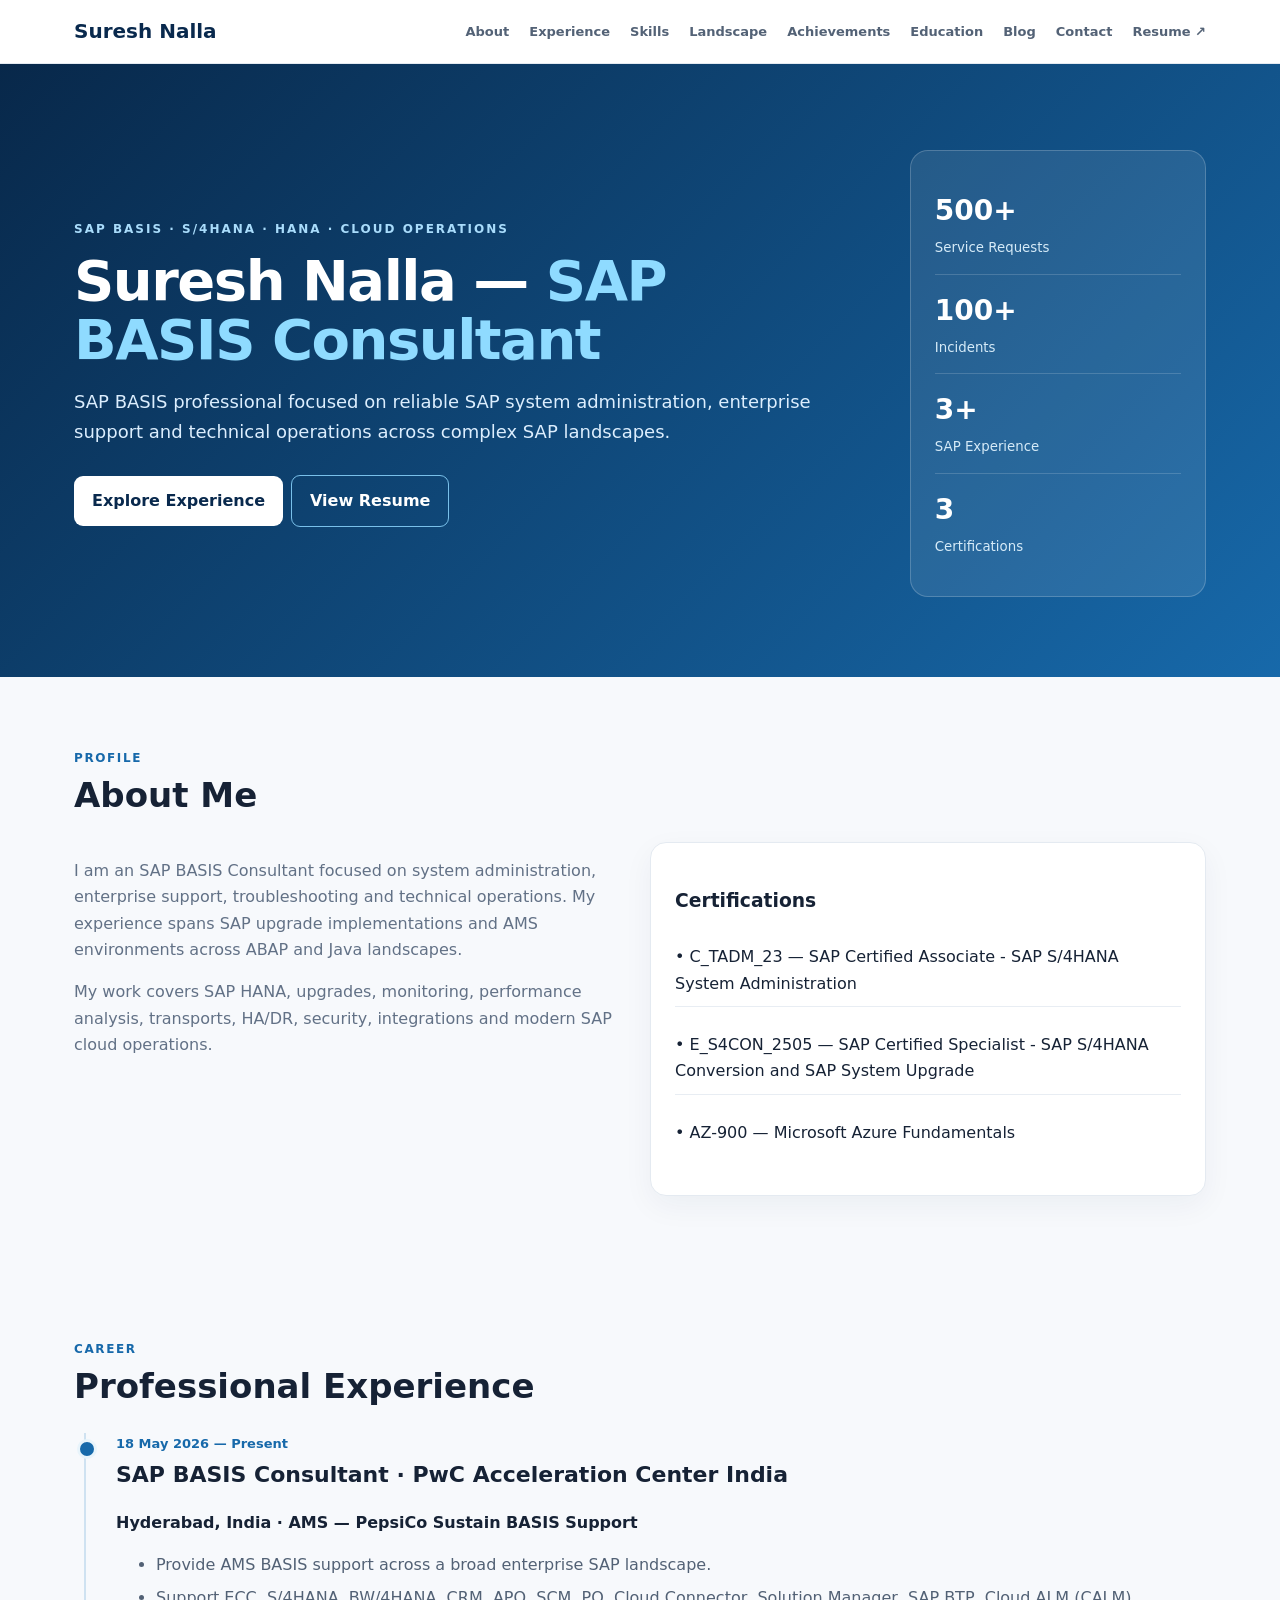
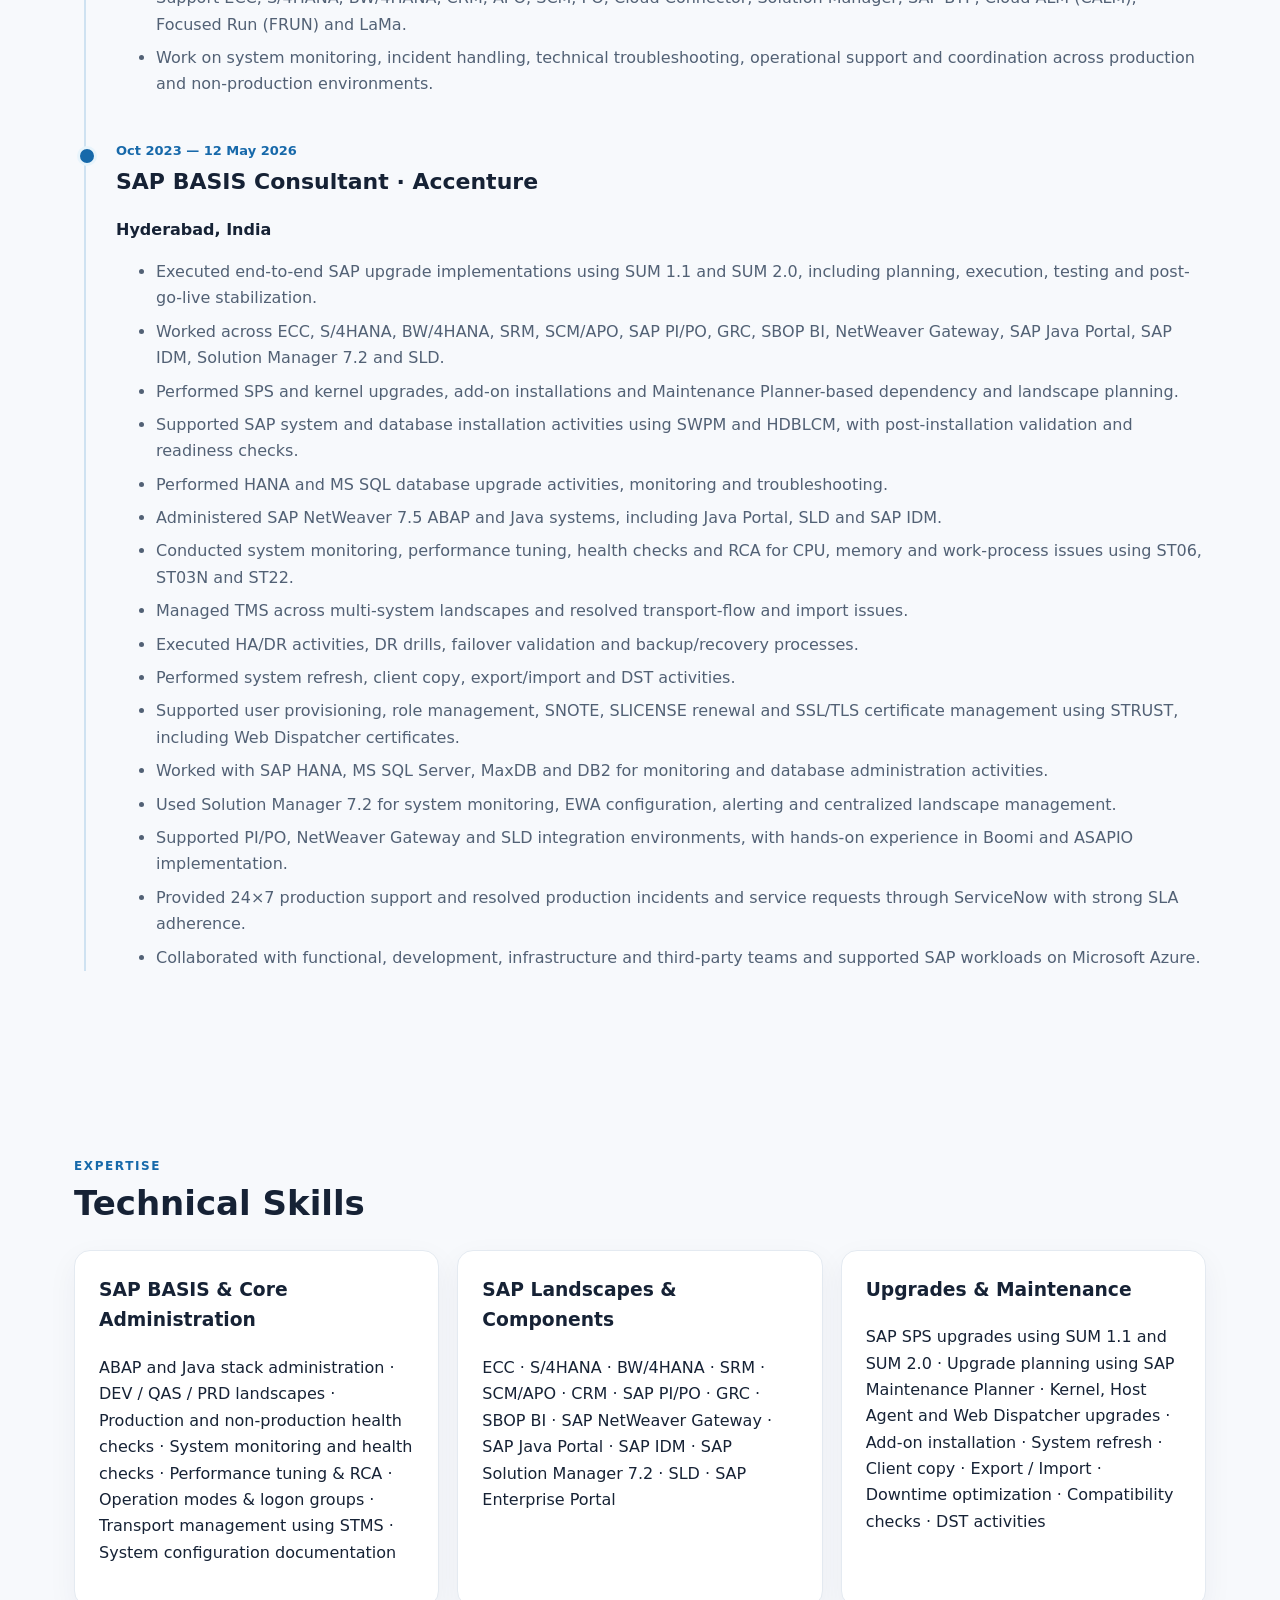
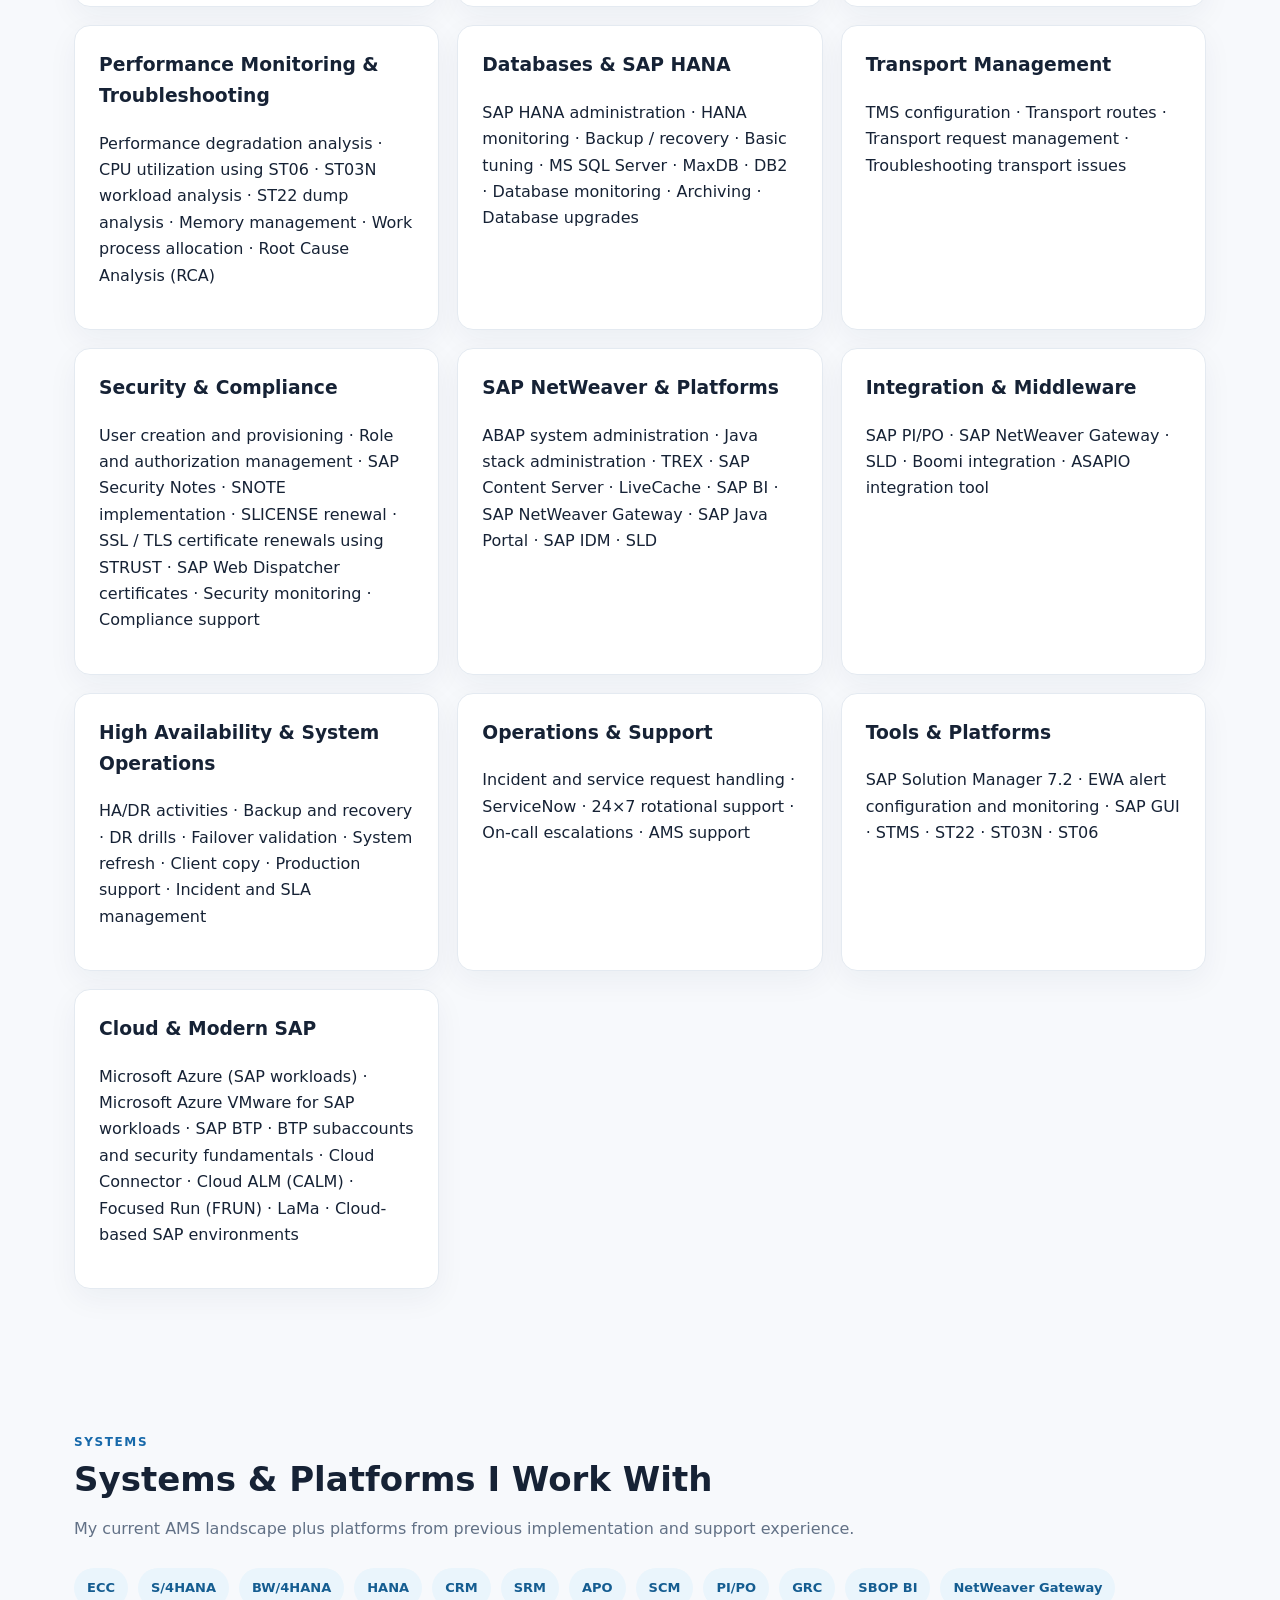
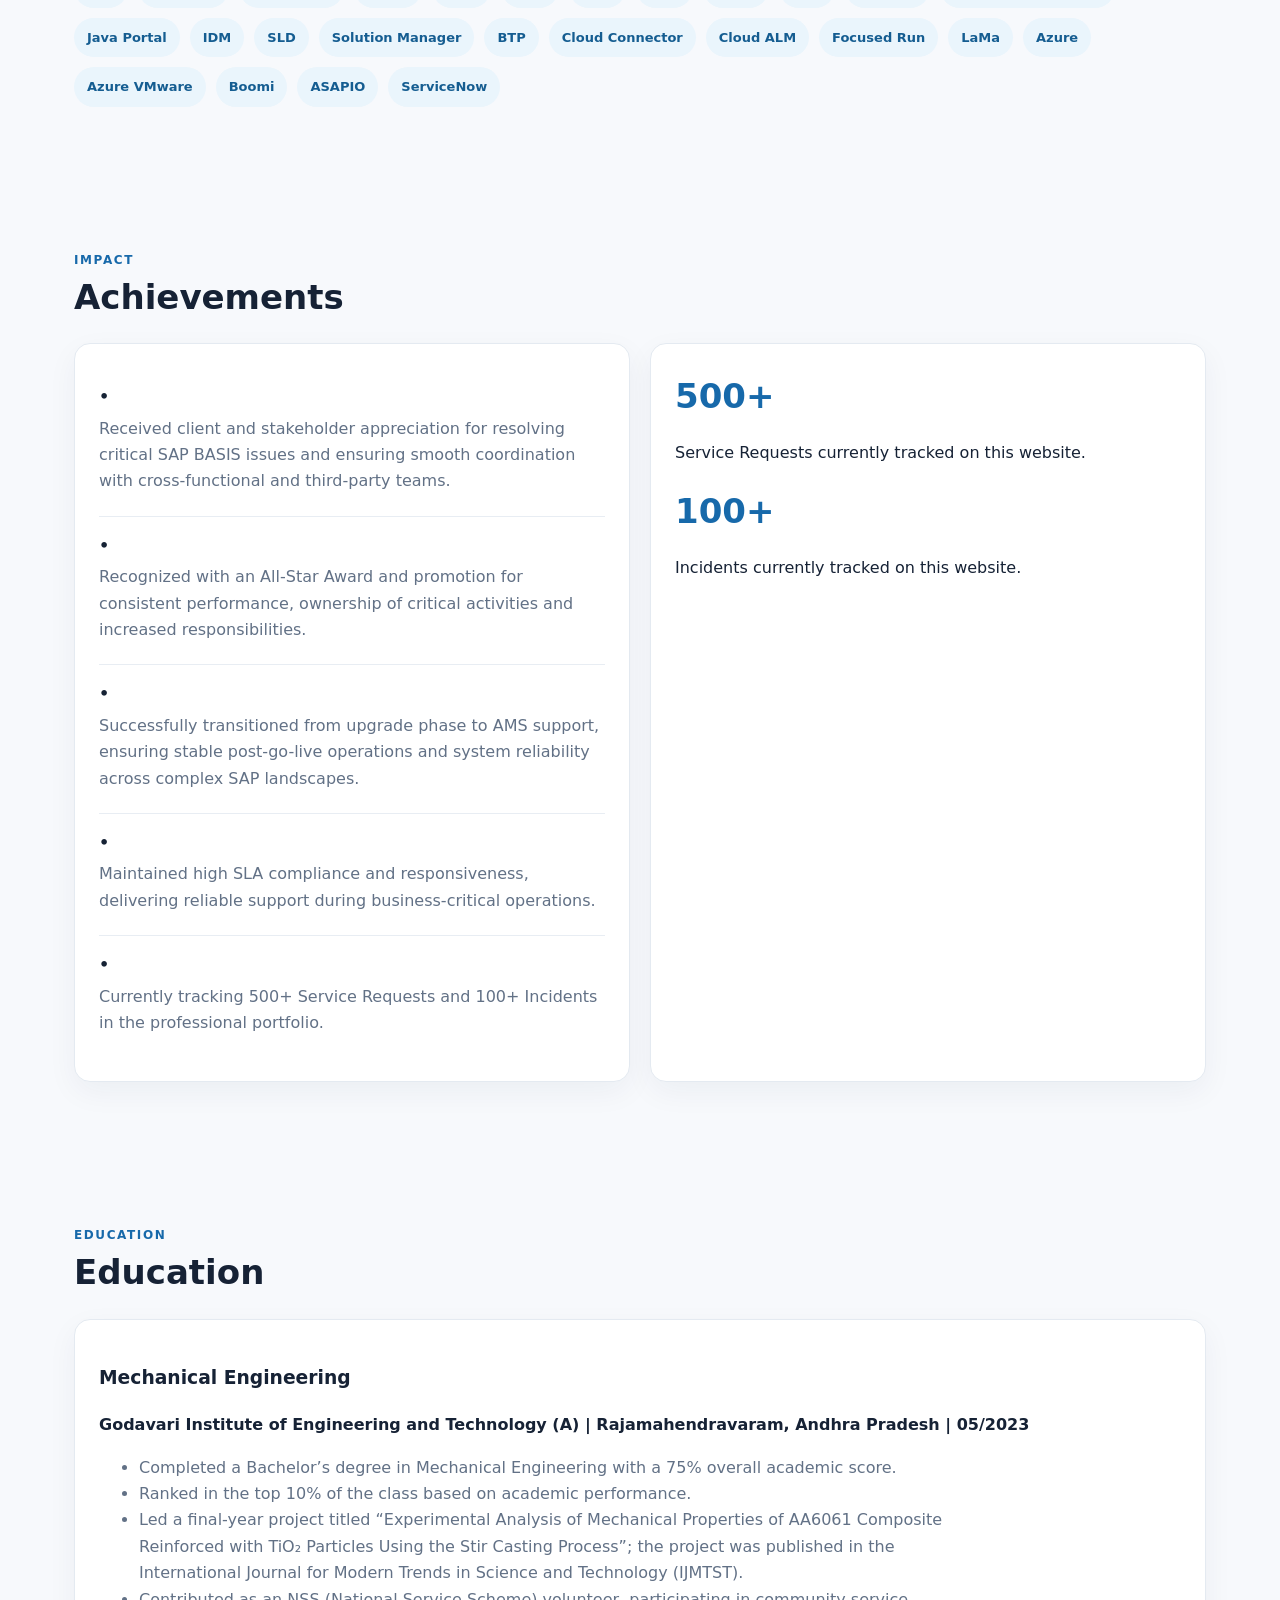
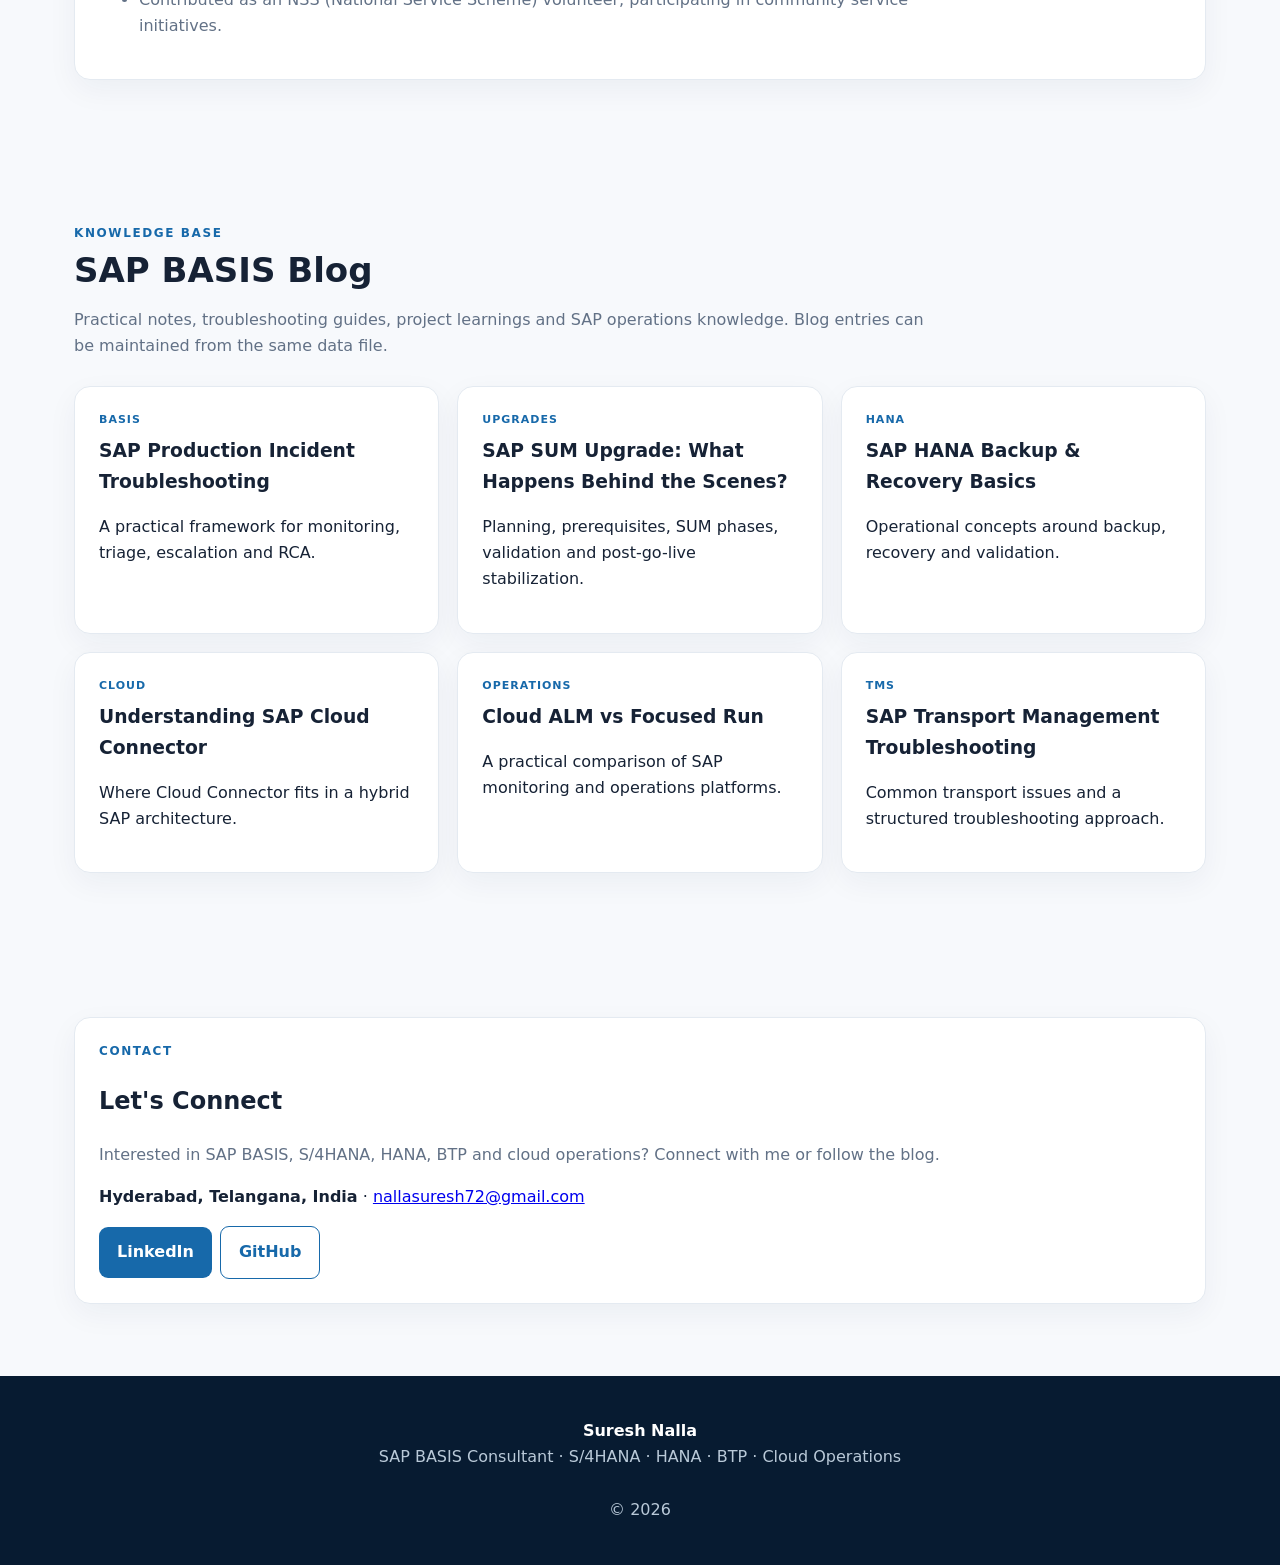
==== index.html @ 5d7aaffa "Commit changes  Initial SAP BASIS portfolio website" ====
<!DOCTYPE html>
<html lang="en">
<head>
<meta charset="UTF-8">
<meta name="viewport" content="width=device-width, initial-scale=1.0">
<title>Suresh Nalla | SAP BASIS Consultant</title>
<meta name="description" content="Suresh Nalla — SAP BASIS Consultant, S/4HANA, HANA, BTP and Cloud Operations.">
<link rel="stylesheet" href="styles.css">
</head>
<body>
<nav><div class="nav"><a class="brand" href="#">Suresh Nalla</a>
<div class="links">
<a href="#about">About</a><a href="#experience">Experience</a><a href="#skills">Skills</a><a href="#landscape">Landscape</a><a href="#achievements">Achievements</a><a href="#education">Education</a><a href="#blog">Blog</a><a href="#contact">Contact</a><a class="nav-resume" href="resume.html">Resume ↗</a>
</div></div></nav>

<header class="hero"><div class="hero-inner">
<div><div class="eyebrow">SAP BASIS · S/4HANA · HANA · Cloud Operations</div>
<h1 id="hero-title"></h1>
<p id="hero-summary"></p>
<div class="actions"><a class="btn primary" href="#experience">Explore Experience</a><a class="btn outline" href="resume.html">View Resume</a></div></div>
<div class="hero-card">
<div class="stat"><strong id="stat-sr"></strong><small>Service Requests</small></div>
<div class="stat"><strong id="stat-inc"></strong><small>Incidents</small></div>
<div class="stat"><strong id="stat-exp"></strong><small>SAP Experience</small></div>
<div class="stat"><strong id="stat-cert"></strong><small>Certifications</small></div>
</div></div></header>

<section id="about"><div class="section-head"><div class="kicker">Profile</div><h2>About Me</h2></div>
<div class="two"><div><p class="intro">I am an SAP BASIS Consultant focused on system administration, enterprise support, troubleshooting and technical operations. My experience spans SAP upgrade implementations and AMS environments across ABAP and Java landscapes.</p>
<p class="intro">My work covers SAP HANA, upgrades, monitoring, performance analysis, transports, HA/DR, security, integrations and modern SAP cloud operations.</p></div>
<div class="card"><h3>Certifications</h3><div id="certifications"></div></div></div></section>

<section id="experience"><div class="section-head"><div class="kicker">Career</div><h2>Professional Experience</h2></div><div class="timeline" id="experience-list"></div></section>

<section id="skills"><div class="section-head"><div class="kicker">Expertise</div><h2>Technical Skills</h2></div><div class="grid" id="skills-list"></div></section>

<section id="landscape"><div class="section-head"><div class="kicker">Systems</div><h2>Systems & Platforms I Work With</h2><p class="intro">My current AMS landscape plus platforms from previous implementation and support experience.</p></div>
<div class="system-cloud" id="system-list"></div></section>

<section id="achievements"><div class="section-head"><div class="kicker">Impact</div><h2>Achievements</h2></div>
<div class="two"><div class="card" id="achievement-list"></div>
<div class="card"><div class="metric" id="achievement-sr"></div><p>Service Requests currently tracked on this website.</p><div class="metric" id="achievement-inc"></div><p>Incidents currently tracked on this website.</p></div></div></section>

<section id="education"><div class="section-head"><div class="kicker">Education</div><h2>Education</h2></div>
<div class="card"><h3 id="edu-degree"></h3><p><b id="edu-heading"></b></p><div class="intro" id="edu-details"></div></div></section>

<section id="blog"><div class="section-head"><div class="kicker">Knowledge Base</div><h2>SAP BASIS Blog</h2><p class="intro">Practical notes, troubleshooting guides, project learnings and SAP operations knowledge. Blog entries can be maintained from the same data file.</p></div>
<div class="blog" id="blog-list"></div></section>

<section id="contact"><div class="card"><div class="kicker">Contact</div><h2>Let's Connect</h2><p class="intro">Interested in SAP BASIS, S/4HANA, HANA, BTP and cloud operations? Connect with me or follow the blog.</p><p><b id="location"></b> · <a id="email-link"></a></p><a class="btn contact-btn" id="linkedin" target="_blank" rel="noopener">LinkedIn</a><a class="btn contact-outline" id="github" target="_blank" rel="noopener">GitHub</a></div></section>

<footer><strong id="footer-name"></strong><br>SAP BASIS Consultant · S/4HANA · HANA · BTP · Cloud Operations<br><br>© <span id="year"></span></footer>
<script src="data/site-data.js"></script>
<script>
const d = window.siteData;
const esc = (s) => String(s).replace(/[&<>"']/g, c => ({'&':'&amp;','<':'&lt;','>':'&gt;','"':'&quot;',"'":'&#39;'}[c]));
document.getElementById('hero-title').innerHTML = esc(d.profile.name) + ' — <span>' + esc(d.profile.title) + '</span>';
document.getElementById('hero-summary').textContent = d.profile.summary;
document.getElementById('stat-sr').textContent = d.stats.serviceRequests;
document.getElementById('stat-inc').textContent = d.stats.incidents;
document.getElementById('stat-exp').textContent = d.stats.experience;
document.getElementById('stat-cert').textContent = d.stats.certifications;
document.getElementById('achievement-sr').textContent = d.stats.serviceRequests;
document.getElementById('achievement-inc').textContent = d.stats.incidents;
document.getElementById('location').textContent = d.profile.location;
const email = document.getElementById('email-link'); email.textContent = d.profile.email; email.href = 'mailto:' + d.profile.email;
document.getElementById('linkedin').href = d.profile.linkedin;
document.getElementById('github').href = d.profile.github;
document.getElementById('footer-name').textContent = d.profile.name;
document.getElementById('year').textContent = new Date().getFullYear();

document.getElementById('certifications').innerHTML = d.certifications.map(x => '<p>• ' + esc(x) + '</p>').join('');

document.getElementById('experience-list').innerHTML = d.experience.map(x => `
  <div class="role"><div class="date">${esc(x.dateLabel)}</div>
  <h3>${esc(x.role)} · ${esc(x.company)}</h3>
  <p><b>${esc(x.location)}${x.project ? ' · ' + esc(x.project) : ''}</b></p>
  <ul>${x.responsibilities.map(r => '<li>' + esc(r) + '</li>').join('')}</ul></div>`).join('');

document.getElementById('skills-list').innerHTML = d.skills.map(x =>
  '<div class="card"><h3>' + esc(x.title) + '</h3><p>' + x.items.map(esc).join(' · ') + '</p></div>'
).join('');

document.getElementById('system-list').innerHTML = d.systems.map(x => '<span>' + esc(x) + '</span>').join('');

document.getElementById('achievement-list').innerHTML = d.achievements.map(x =>
  '<div class="achievement"><b>•</b><p>' + esc(x) + '</p></div>'
).join('');

document.getElementById('edu-degree').textContent = d.education.degree;
document.getElementById('edu-heading').textContent = d.education.institution + ' | ' + d.education.location + ' | ' + d.education.date;
document.getElementById('edu-details').innerHTML = '<ul>' + d.education.details.map(x => '<li>' + esc(x) + '</li>').join('') + '</ul>';

document.getElementById('blog-list').innerHTML = d.blogPosts.map(x =>
  '<article class="card"><div class="category">' + esc(x.category) + '</div><h3>' + esc(x.title) + '</h3><p>' + esc(x.description) + '</p></article>'
).join('');
</script>
</body></html>
---- styles.css ----
*{box-sizing:border-box}html{scroll-behavior:smooth}body{margin:0;font-family:Inter,system-ui,-apple-system,Segoe UI,Arial,sans-serif;background:#f7f9fc;color:#162235;line-height:1.65}nav{position:sticky;top:0;z-index:20;background:rgba(255,255,255,.94);backdrop-filter:blur(12px);border-bottom:1px solid #e4eaf1}.nav{max-width:1180px;margin:auto;padding:15px 24px;display:flex;justify-content:space-between;align-items:center}.brand{font-weight:850;font-size:20px;color:#09294d;text-decoration:none}.links a{color:#536276;text-decoration:none;font-size:13px;font-weight:700;margin-left:20px}.hero{background:linear-gradient(135deg,#08284a,#1769aa);color:#fff}.hero-inner{max-width:1180px;margin:auto;padding:86px 24px 80px;display:grid;grid-template-columns:1.45fr .55fr;gap:55px;align-items:center}.eyebrow{text-transform:uppercase;letter-spacing:2px;font-size:12px;font-weight:800;color:#a9dcfb}.hero h1{font-size:56px;line-height:1.05;margin:12px 0 18px;letter-spacing:-1.5px}.hero h1 span{color:#8fdbff}.hero p{font-size:18px;color:#dceefe;max-width:760px}.actions{margin-top:28px}.btn{display:inline-block;padding:12px 18px;border-radius:9px;text-decoration:none;font-weight:800;margin-right:8px}.primary{background:#fff;color:#09294d}.outline{border:1px solid #79c0ea;color:#fff}.hero-card{border:1px solid rgba(255,255,255,.2);background:rgba(255,255,255,.09);border-radius:18px;padding:24px}.stat{padding:13px 0;border-bottom:1px solid rgba(255,255,255,.16)}.stat:last-child{border:0}.stat strong{display:block;font-size:28px}.stat small{color:#d6ebf8}section{max-width:1180px;margin:auto;padding:72px 24px}.section-head{margin-bottom:26px}.kicker{color:#1769aa;font-size:12px;font-weight:850;text-transform:uppercase;letter-spacing:1.6px}.section-head h2{font-size:34px;line-height:1.2;margin:6px 0}.intro{color:#627186;max-width:850px}.card{background:#fff;border:1px solid #e4eaf1;border-radius:16px;padding:24px;box-shadow:0 10px 30px rgba(17,43,72,.05)}.two{display:grid;grid-template-columns:1fr 1fr;gap:20px}.timeline{border-left:2px solid #cfe2f1;margin-left:10px;padding-left:30px}.role{position:relative;margin-bottom:42px}.role:before{content:"";position:absolute;left:-39px;top:6px;width:14px;height:14px;border-radius:50%;background:#1769aa;border:3px solid #e8f4fb}.role h3{font-size:22px;margin:3px 0}.date{color:#1769aa;font-size:13px;font-weight:850}.role li{margin:7px 0;color:#526175}.grid{display:grid;grid-template-columns:repeat(3,1fr);gap:18px}.grid h3{margin-top:0}.system-cloud{display:flex;flex-wrap:wrap;gap:10px}.system-cloud span{background:#eaf5fc;color:#155d91;border-radius:22px;padding:9px 13px;font-size:13px;font-weight:750}.achievement{padding:16px 0;border-bottom:1px solid #e8edf3}.achievement:last-child{border:0}.achievement p{margin:5px 0;color:#627186}.metric{font-size:34px;font-weight:850;color:#1769aa}.blog{display:grid;grid-template-columns:repeat(3,1fr);gap:18px}.blog h3{margin:7px 0}.category{font-size:11px;font-weight:850;color:#1769aa;text-transform:uppercase;letter-spacing:1px}#certifications p{padding:9px 0;border-bottom:1px solid #e8edf3}#certifications p:last-child{border:0}.contact-btn{background:#1769aa;color:#fff}.contact-outline{border:1px solid #1769aa;color:#1769aa}footer{background:#071b31;color:#b9c9d8;text-align:center;padding:42px 24px}footer strong{color:#fff}@media(max-width:850px){.hero-inner,.two{grid-template-columns:1fr}.grid,.blog{grid-template-columns:1fr}.hero h1{font-size:43px}.links{display:none}}


/* ===== Dynamic Resume ===== */
.resume-page {
  background: #fff;
  color: #111;
  font-family: Georgia, "Times New Roman", serif;
}
.resume-toolbar {
  max-width: 900px;
  margin: 24px auto 0;
  display: flex;
  justify-content: space-between;
  align-items: center;
  gap: 16px;
  font-family: Arial, Helvetica, sans-serif;
}
.resume-toolbar a {
  color: #174ea6;
  text-decoration: none;
}
.resume-toolbar button {
  border: 1px solid #222;
  background: #fff;
  padding: 9px 14px;
  cursor: pointer;
  border-radius: 5px;
}
.resume {
  width: min(900px, calc(100% - 36px));
  margin: 20px auto 50px;
  font-family: Georgia, "Times New Roman", serif;
  font-size: 12px;
  line-height: 1.38;
}
.resume-header {
  display: grid;
  grid-template-columns: 1fr auto;
  gap: 28px;
  align-items: start;
  border-bottom: 2px solid #111;
  padding-bottom: 16px;
  margin-bottom: 18px;
}
.resume-header h1 {
  font-size: 39px;
  line-height: 1;
  margin: 0;
  font-weight: 700;
}
.resume-contact {
  text-align: left;
  font-size: 11px;
  line-height: 1.5;
}
.resume-contact a {
  color: #174ea6;
}
.resume-section {
  border-bottom: 1.5px solid #111;
  padding: 0 0 14px;
  margin: 0 0 15px;
}
.resume-section:last-child { border-bottom: 0; }
.resume .section-title {
  font-size: 17px;
  margin: 0 0 10px;
  font-weight: 700;
}
.resume p { margin: 0 0 10px; }
.resume ul {
  margin: 6px 0 0 20px;
  padding: 0;
}
.resume li {
  margin: 0 0 5px;
  padding-left: 2px;
}
.resume .job {
  margin-bottom: 4px;
}
.resume .job h3 {
  font-size: 13px;
  margin: 0 0 3px;
}
.resume .job-meta {
  margin-bottom: 8px;
}
.resume .subhead {
  font-weight: 700;
  margin-top: 8px;
}
.skill-group {
  margin: 0 0 9px;
}
.skill-group b {
  font-size: 12px;
}
@media (max-width: 700px) {
  .resume-header { grid-template-columns: 1fr; gap: 10px; }
  .resume-contact { text-align: left; }
  .resume-header h1 { font-size: 31px; }
  .resume { font-size: 11px; }
}
@media print {
  @page { size: A4; margin: 12mm 13mm; }
  body.resume-page { background: #fff; }
  .no-print { display: none !important; }
  .resume {
    width: auto;
    margin: 0;
    font-size: 10.5pt;
    line-height: 1.3;
  }
  .resume-header {
    padding-bottom: 10px;
    margin-bottom: 12px;
  }
  .resume-header h1 { font-size: 30pt; }
  .resume-contact { font-size: 9.5pt; }
  .resume .section-title { font-size: 13.5pt; }
  .resume-section { padding-bottom: 9px; margin-bottom: 10px; }
  .resume li { margin-bottom: 3px; }
  .job { break-inside: auto; }
  .skill-group { margin-bottom: 6px; }
}

#pdf-status { max-width: 900px; margin: 8px auto 0; font: 12px Arial, sans-serif; color: #555; }
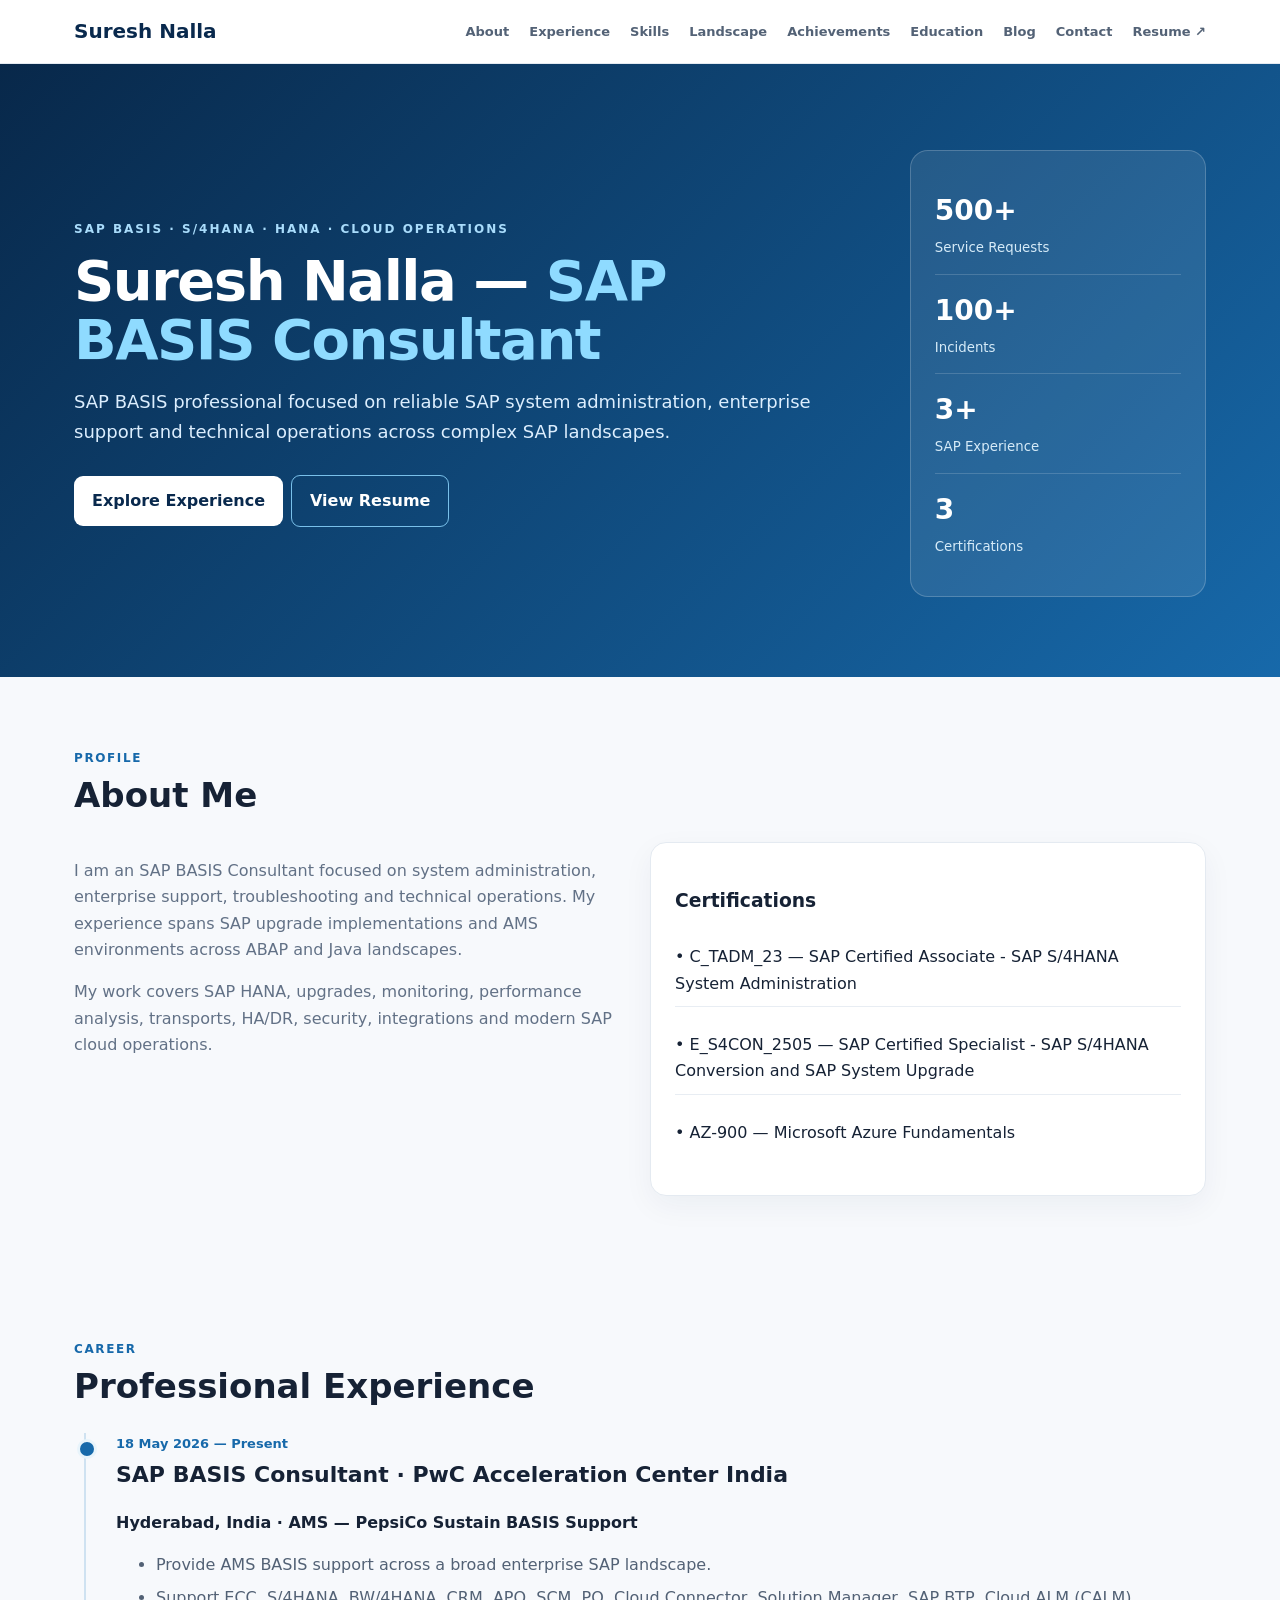
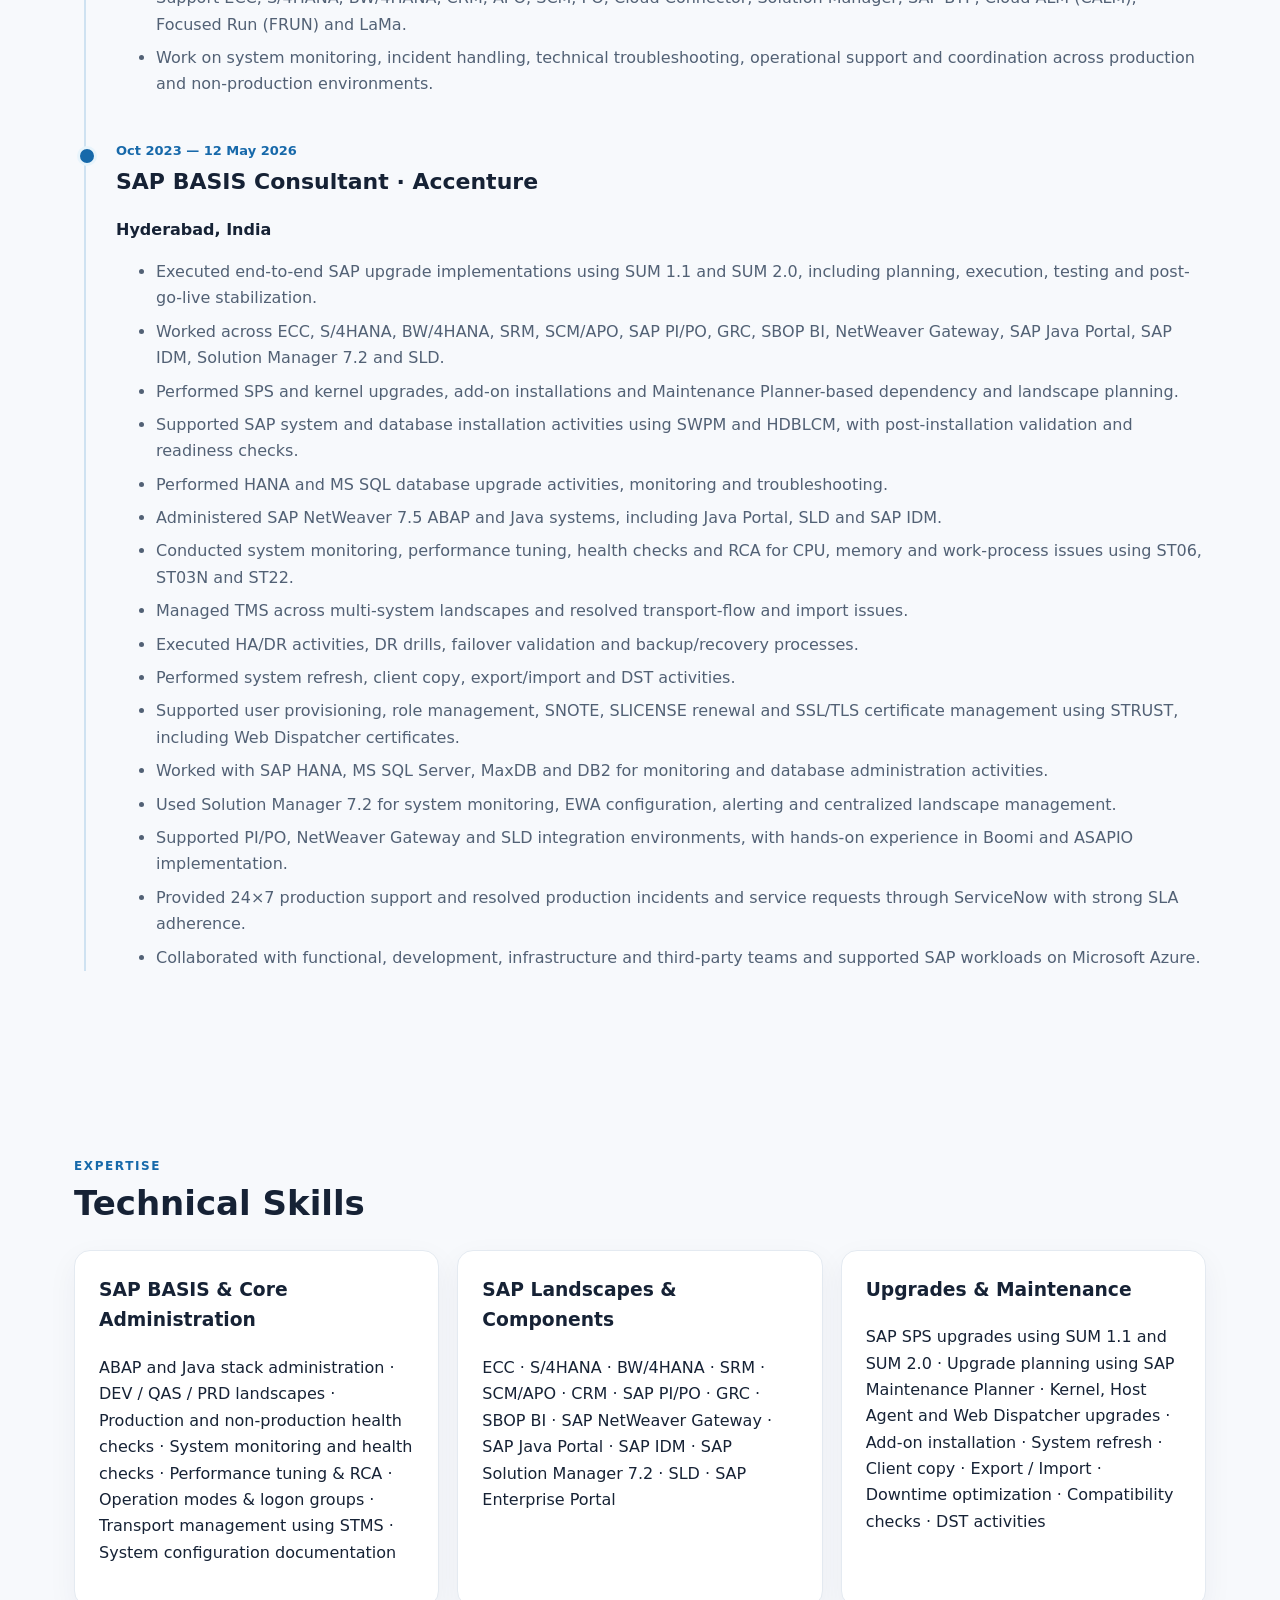
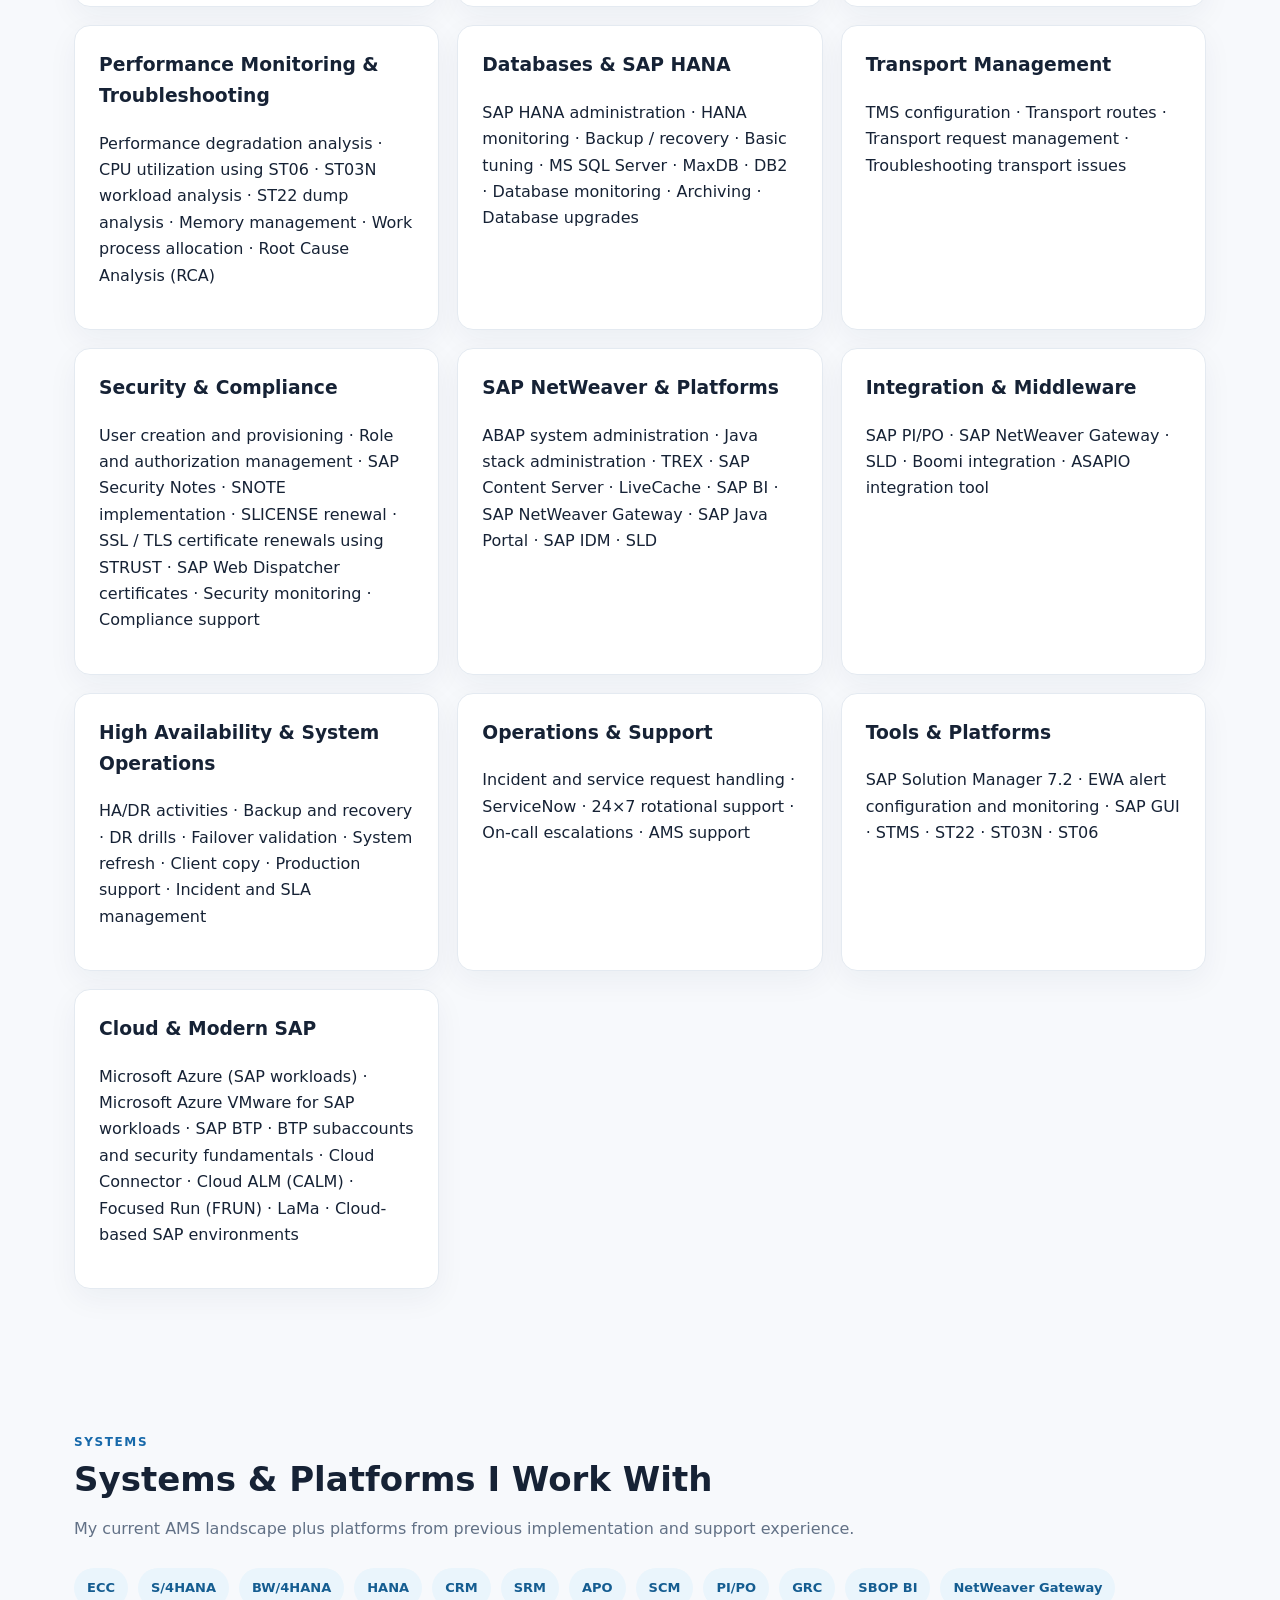
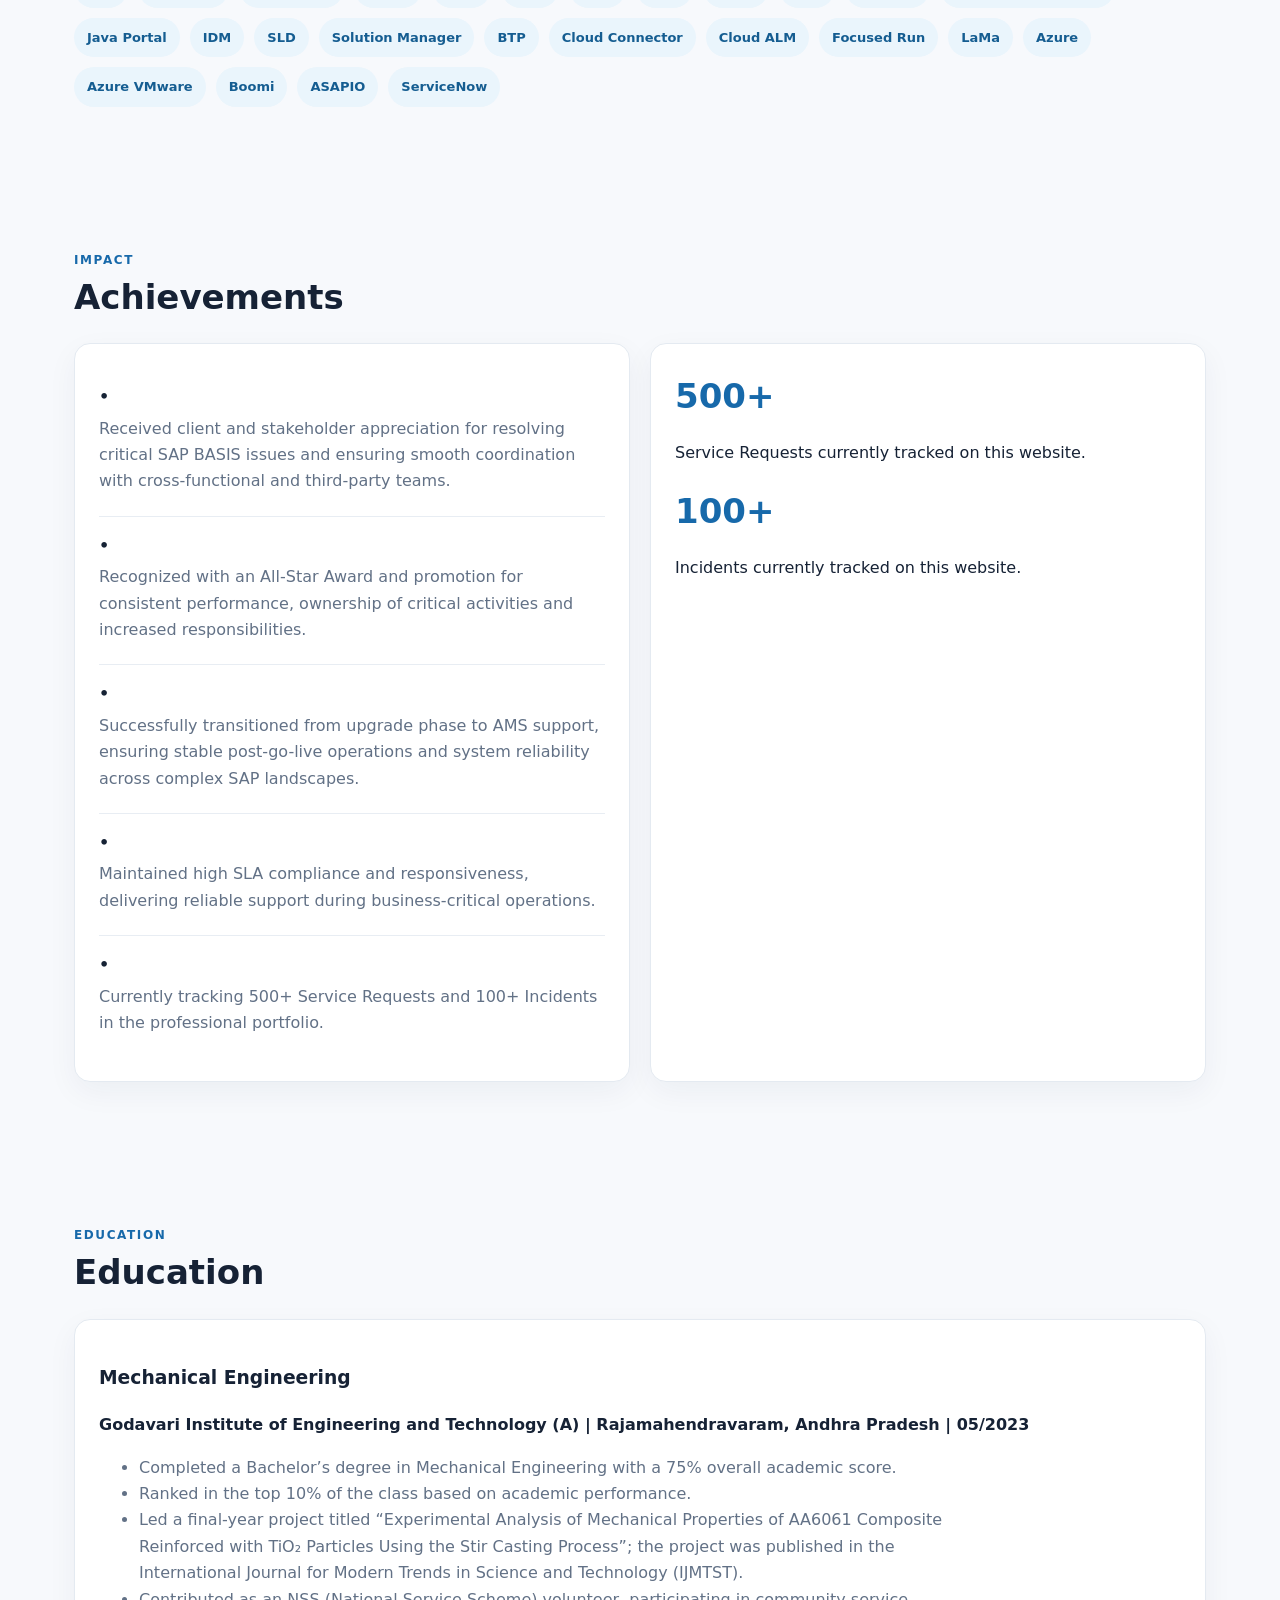
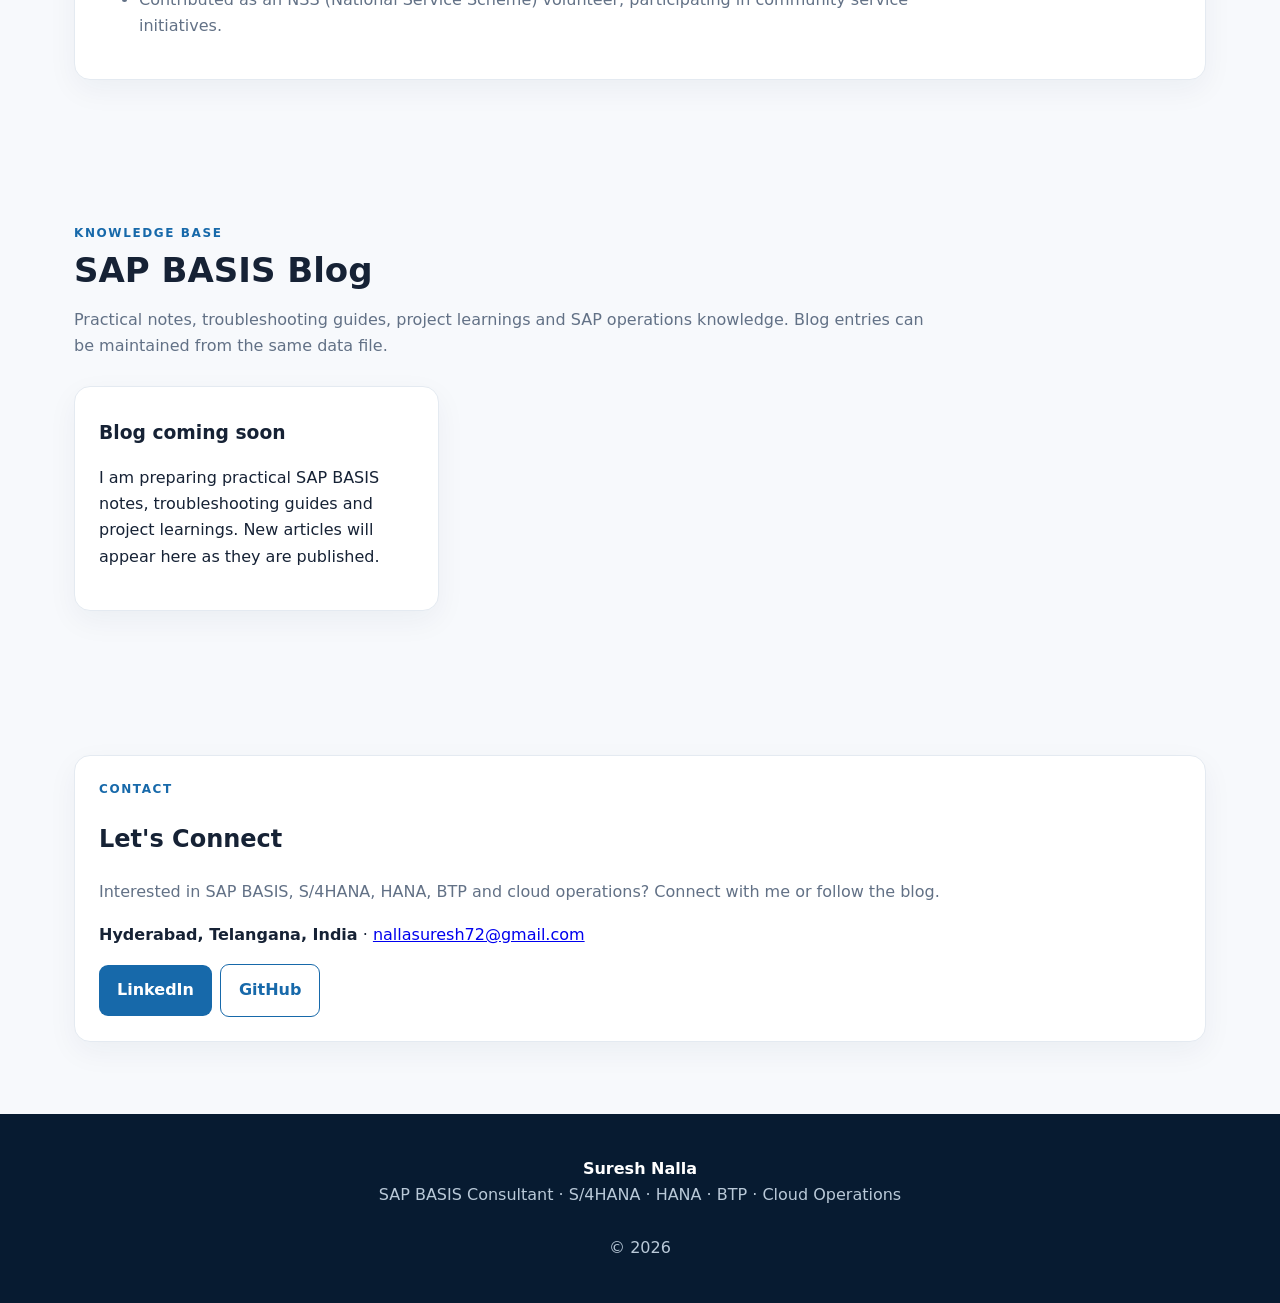
==== commit 583f0bb4: "Add portfolio files" ====
--- a/index.html
+++ b/index.html
@@ -91,8 +91,10 @@
 document.getElementById('edu-heading').textContent = d.education.institution + ' | ' + d.education.location + ' | ' + d.education.date;
 document.getElementById('edu-details').innerHTML = '<ul>' + d.education.details.map(x => '<li>' + esc(x) + '</li>').join('') + '</ul>';
 
-document.getElementById('blog-list').innerHTML = d.blogPosts.map(x =>
-  '<article class="card"><div class="category">' + esc(x.category) + '</div><h3>' + esc(x.title) + '</h3><p>' + esc(x.description) + '</p></article>'
-).join('');
+document.getElementById('blog-list').innerHTML = d.blogPosts.length
+  ? d.blogPosts.map(x =>
+      '<article class="card"><div class="category">' + esc(x.category) + '</div><h3>' + esc(x.title) + '</h3><p>' + esc(x.description) + '</p></article>'
+    ).join('')
+  : '<div class="card"><h3>Blog coming soon</h3><p>I am preparing practical SAP BASIS notes, troubleshooting guides and project learnings. New articles will appear here as they are published.</p></div>';
 </script>
 </body></html>
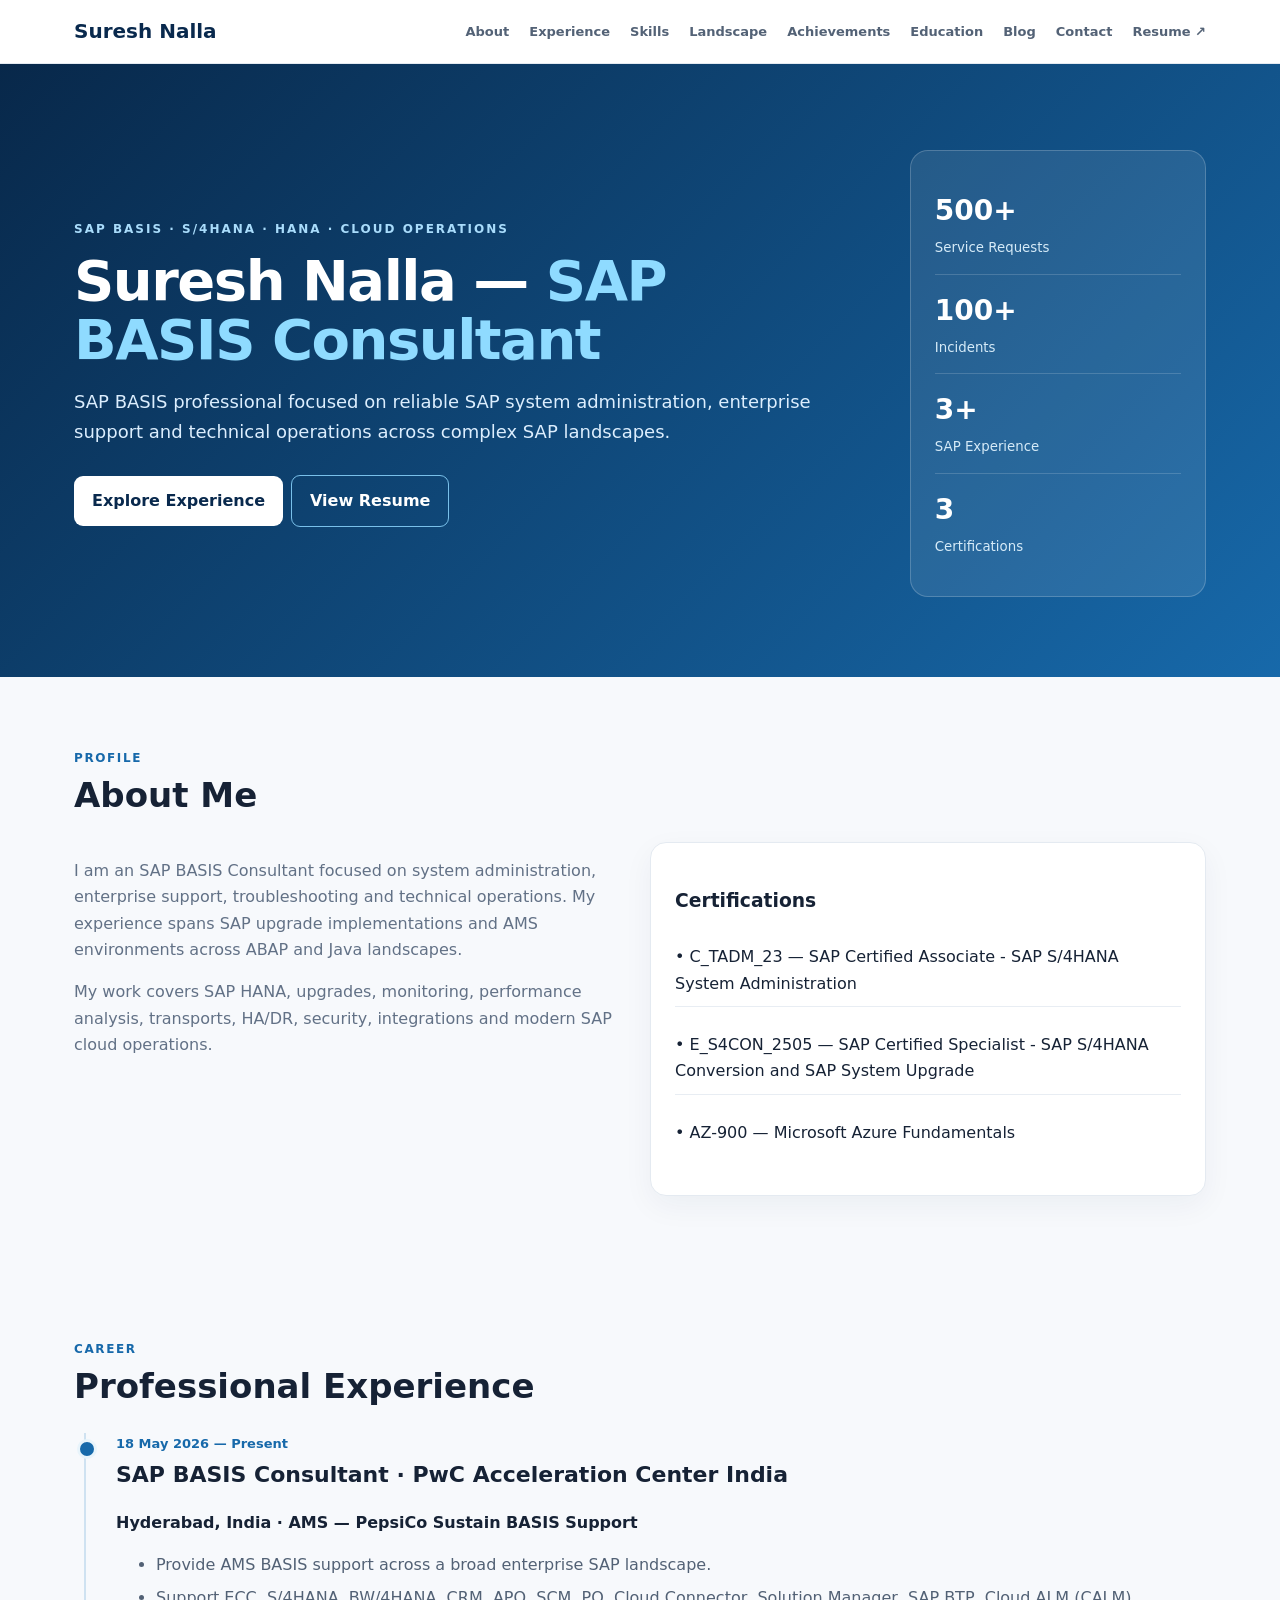
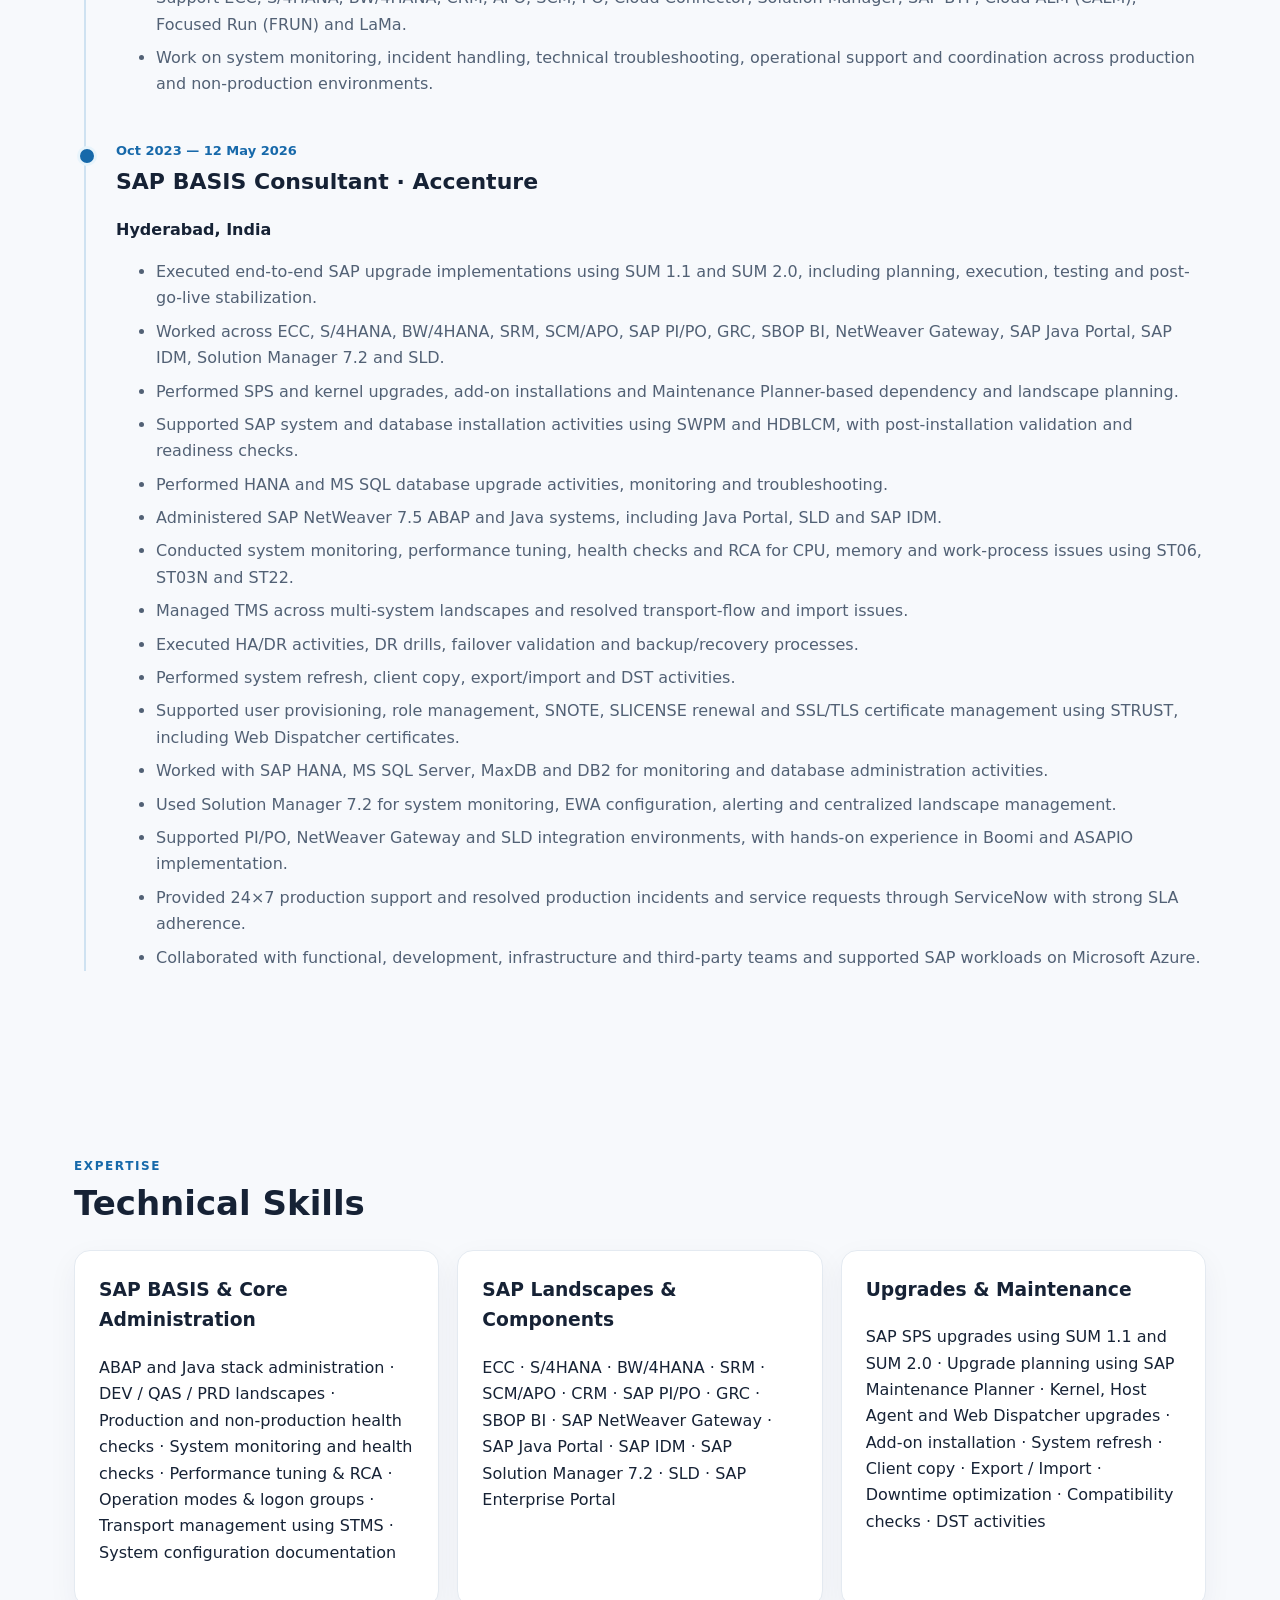
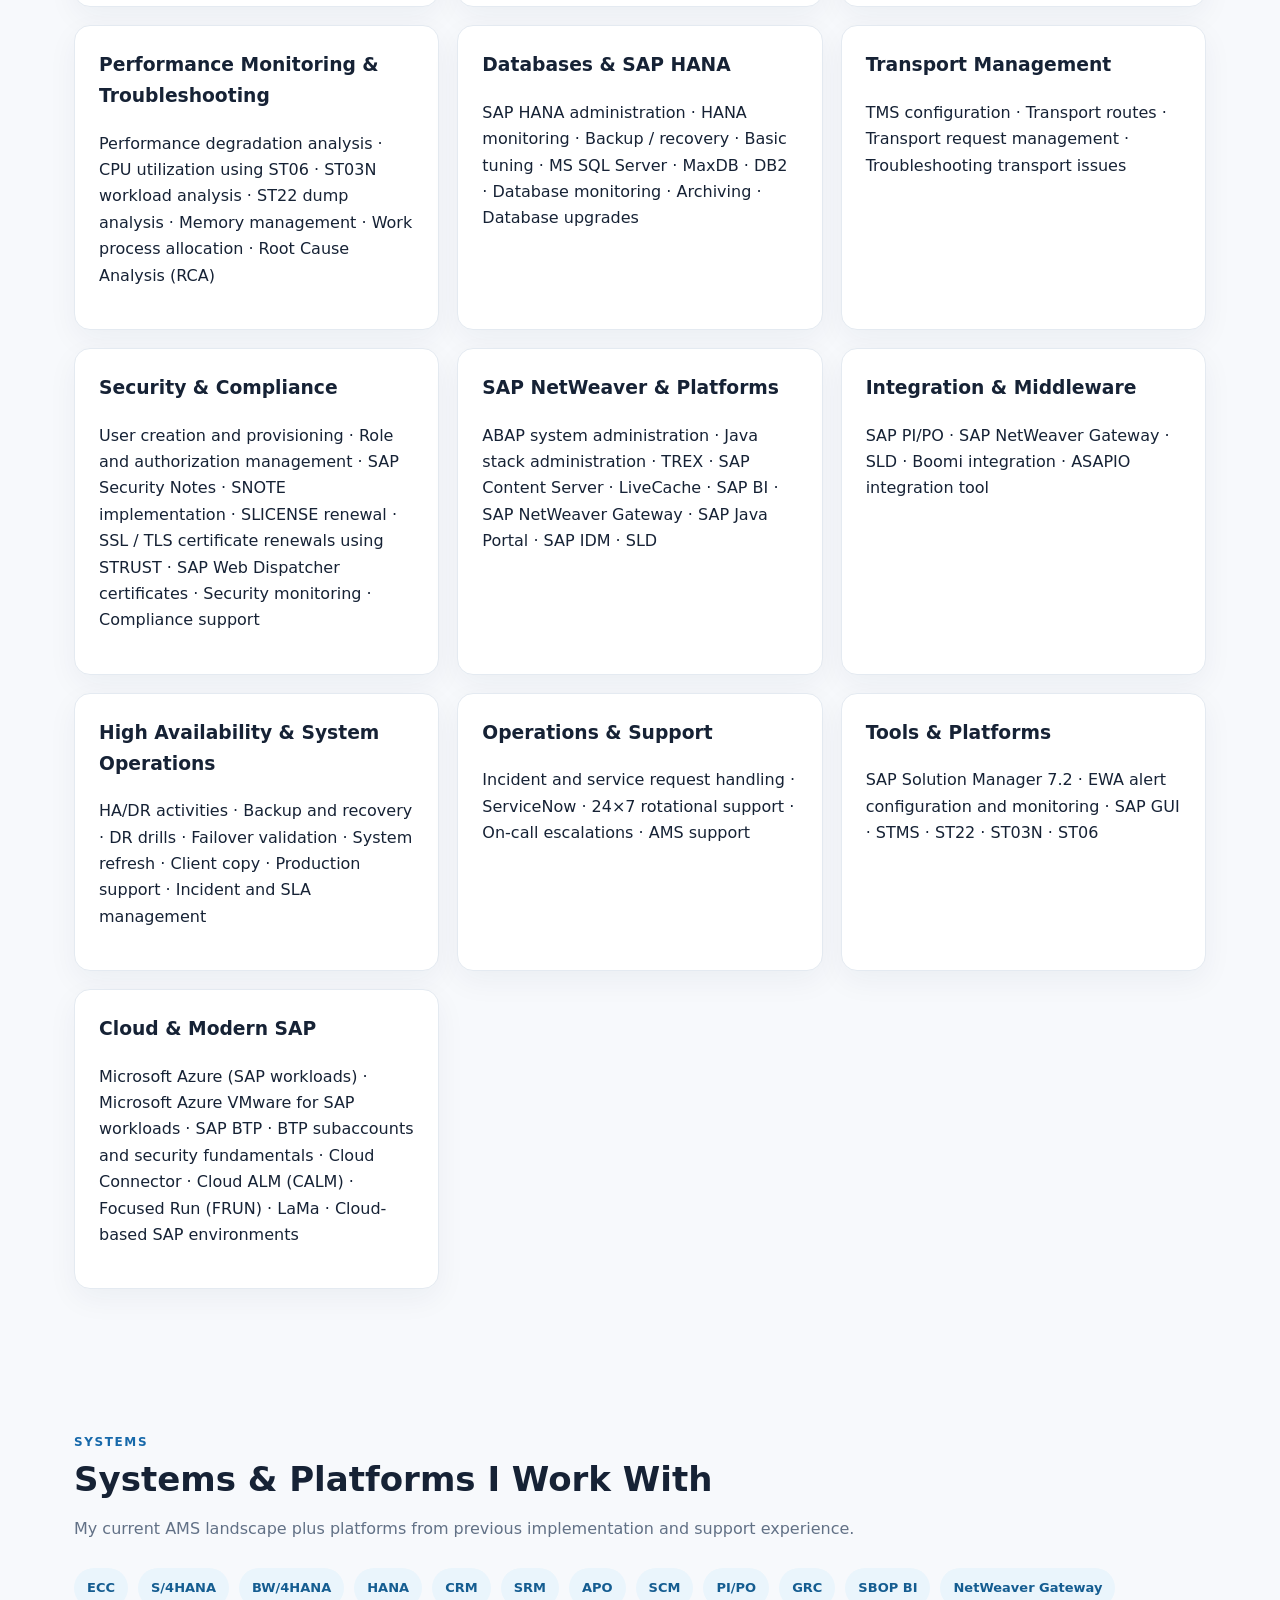
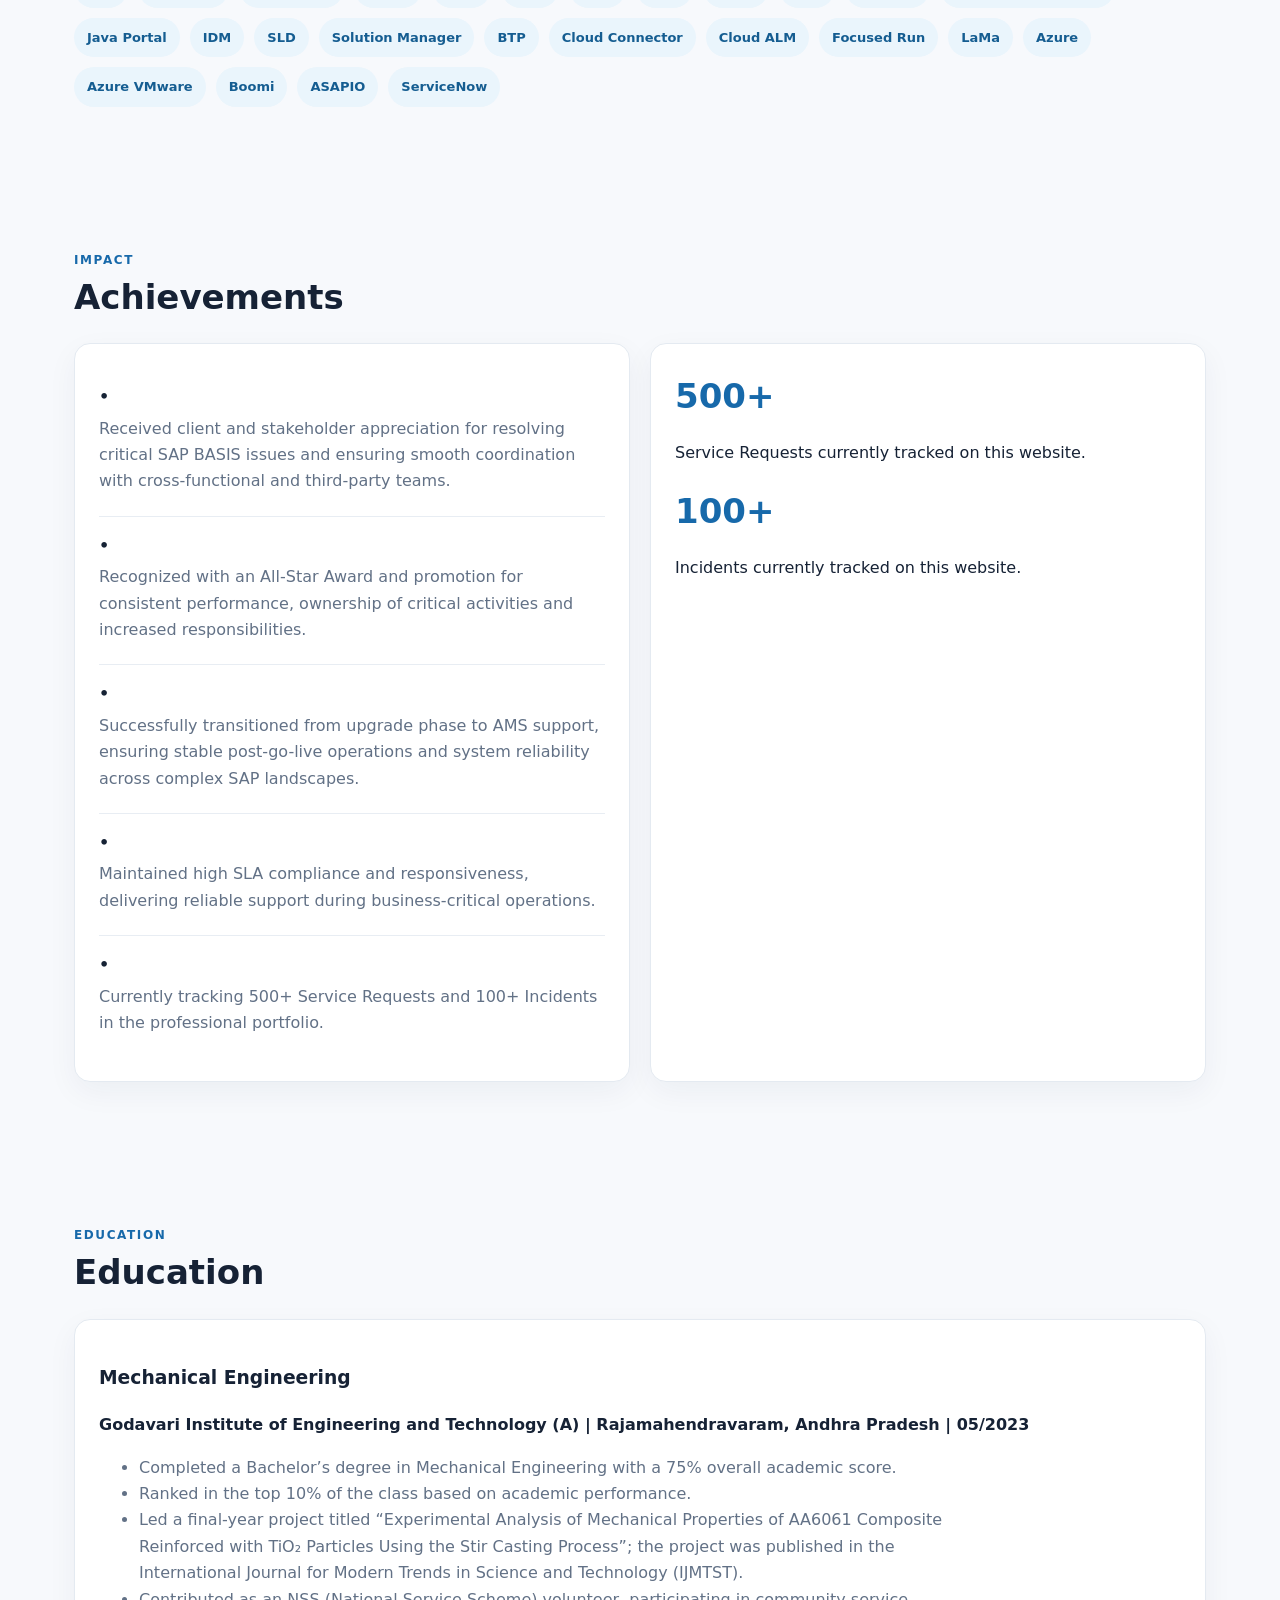
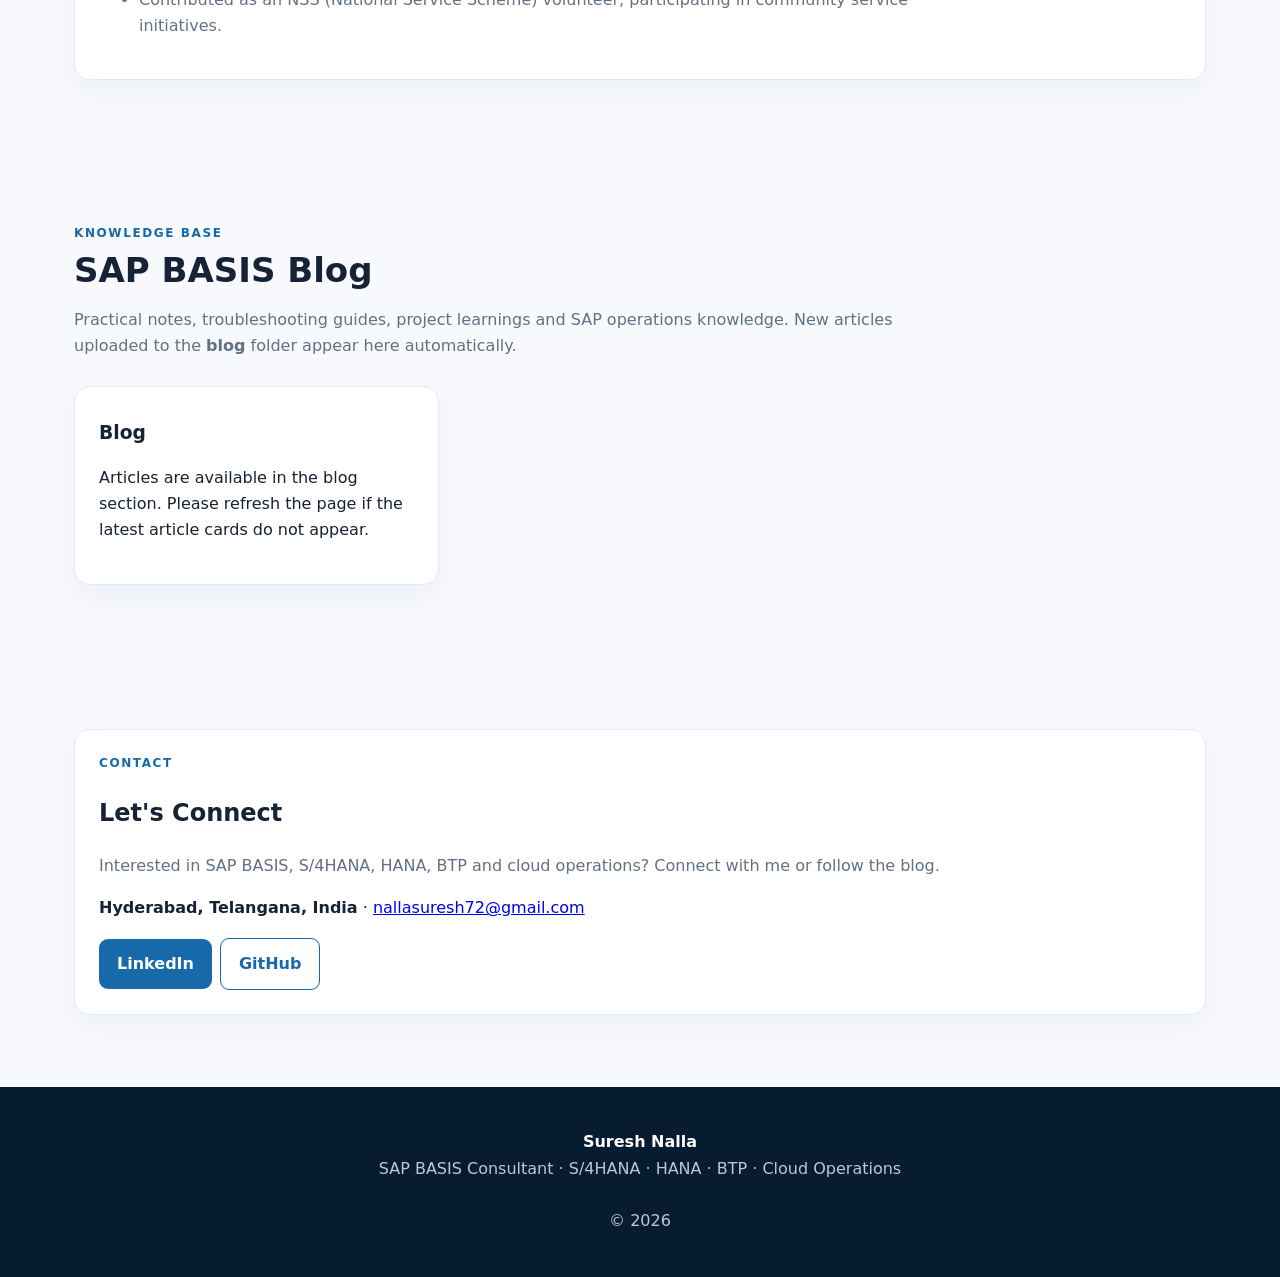
==== commit 46d5e211: "Updated release with Blog Auto Update" ====
--- a/index.html
+++ b/index.html
@@ -44,8 +44,8 @@
 <section id="education"><div class="section-head"><div class="kicker">Education</div><h2>Education</h2></div>
 <div class="card"><h3 id="edu-degree"></h3><p><b id="edu-heading"></b></p><div class="intro" id="edu-details"></div></div></section>
 
-<section id="blog"><div class="section-head"><div class="kicker">Knowledge Base</div><h2>SAP BASIS Blog</h2><p class="intro">Practical notes, troubleshooting guides, project learnings and SAP operations knowledge. Blog entries can be maintained from the same data file.</p></div>
-<div class="blog" id="blog-list"></div></section>
+<section id="blog"><div class="section-head"><div class="kicker">Knowledge Base</div><h2>SAP BASIS Blog</h2><p class="intro">Practical notes, troubleshooting guides, project learnings and SAP operations knowledge. New articles uploaded to the <b>blog</b> folder appear here automatically.</p></div>
+<div class="blog" id="blog-list"><div class="card"><p>Loading latest articles…</p></div></div></section>
 
 <section id="contact"><div class="card"><div class="kicker">Contact</div><h2>Let's Connect</h2><p class="intro">Interested in SAP BASIS, S/4HANA, HANA, BTP and cloud operations? Connect with me or follow the blog.</p><p><b id="location"></b> · <a id="email-link"></a></p><a class="btn contact-btn" id="linkedin" target="_blank" rel="noopener">LinkedIn</a><a class="btn contact-outline" id="github" target="_blank" rel="noopener">GitHub</a></div></section>
 
@@ -91,10 +91,53 @@
 document.getElementById('edu-heading').textContent = d.education.institution + ' | ' + d.education.location + ' | ' + d.education.date;
 document.getElementById('edu-details').innerHTML = '<ul>' + d.education.details.map(x => '<li>' + esc(x) + '</li>').join('') + '</ul>';
 
-document.getElementById('blog-list').innerHTML = d.blogPosts.length
-  ? d.blogPosts.map(x =>
-      '<article class="card"><div class="category">' + esc(x.category) + '</div><h3>' + esc(x.title) + '</h3><p>' + esc(x.description) + '</p></article>'
-    ).join('')
-  : '<div class="card"><h3>Blog coming soon</h3><p>I am preparing practical SAP BASIS notes, troubleshooting guides and project learnings. New articles will appear here as they are published.</p></div>';
+// Blog loader: reads the public /blog folder from GitHub so future posts can be
+// published by uploading only one new HTML file. No site-data.js edit is needed.
+const BLOG_API = 'https://api.github.com/repos/nallasuresh72/nallasuresh72.github.io/contents/blog';
+const BLOG_RAW = 'https://raw.githubusercontent.com/nallasuresh72/nallasuresh72.github.io/main/blog/';
+
+async function loadBlogs() {
+  const container = document.getElementById('blog-list');
+  try {
+    const response = await fetch(BLOG_API, { headers: { Accept: 'application/vnd.github+json' } });
+    if (!response.ok) throw new Error('Unable to load blog index');
+    const files = await response.json();
+    const posts = files
+      .filter(f => f.type === 'file' && f.name.toLowerCase().endsWith('.html'))
+      .sort((a, b) => b.name.localeCompare(a.name));
+
+    if (!posts.length) {
+      container.innerHTML = '<div class="card"><h3>Blog coming soon</h3><p>I am preparing practical SAP BASIS notes, troubleshooting guides and project learnings. New articles will appear here as they are published.</p></div>';
+      return;
+    }
+
+    const cards = await Promise.all(posts.map(async file => {
+      const url = BLOG_RAW + encodeURIComponent(file.name);
+      let html = '';
+      try {
+        const r = await fetch(url);
+        html = await r.text();
+      } catch (_) {}
+
+      const getMeta = (name) => {
+        const re = new RegExp("<meta\\s+name=[\"']" + name + "[\"']\\s+content=[\"']([^\"']*)[\"']", "i");
+        const m = html.match(re);
+        return m ? m[1] : '';
+      };
+      const titleMatch = html.match(/<h1[^>]*>([\s\S]*?)<\/h1>/i);
+      const clean = (v) => v.replace(/<[^>]+>/g, '').replace(/&amp;/g, '&').replace(/&quot;/g, '"').replace(/&#39;/g, "'").trim();
+      const title = getMeta('blog-title') || (titleMatch ? clean(titleMatch[1]) : file.name.replace(/\.html$/i, '').replace(/[-_]+/g, ' '));
+      const category = getMeta('blog-category') || 'SAP BASIS';
+      const description = getMeta('blog-description') || 'SAP BASIS technical article and learning notes.';
+      const date = getMeta('blog-date') || '';
+      return '<article class="card blog-card"><div class="category">' + esc(category) + '</div><h3><a class="blog-link" href="blog/' + encodeURIComponent(file.name) + '">' + esc(title) + '</a></h3><p>' + esc(description) + '</p>' + (date ? '<small class="blog-date">' + esc(date) + '</small>' : '') + '<p><a class="read-more" href="blog/' + encodeURIComponent(file.name) + '">Read the article →</a></p></article>';
+    }));
+
+    container.innerHTML = cards.join('');
+  } catch (error) {
+    container.innerHTML = '<div class="card"><h3>Blog</h3><p>Articles are available in the blog section. Please refresh the page if the latest article cards do not appear.</p></div>';
+  }
+}
+loadBlogs();
 </script>
-</body></html>+</body></html>
--- a/styles.css
+++ b/styles.css
@@ -127,3 +127,44 @@
 }
 
 #pdf-status { max-width: 900px; margin: 8px auto 0; font: 12px Arial, sans-serif; color: #555; }
+
+
+.blog-card h3 { margin-bottom: 10px; }
+.blog-link { color: inherit; text-decoration: none; }
+.blog-link:hover { text-decoration: underline; }
+.blog-date { color: #6b7280; display: block; margin-top: 8px; }
+.read-more { font-weight: 700; color: #174ea6; text-decoration: none; }
+.read-more:hover { text-decoration: underline; }
+
+.article-page { background: #f6f8fb; color: #172033; }
+.article-shell { width: min(920px, calc(100% - 36px)); margin: 54px auto 70px; }
+.article-card { background: #fff; border: 1px solid #e1e7ef; border-radius: 18px; padding: 48px 56px; box-shadow: 0 12px 35px rgba(15, 43, 74, .06); }
+.article-kicker { color: #0b67b2; font-weight: 800; text-transform: uppercase; letter-spacing: .14em; font-size: 12px; margin-bottom: 14px; }
+.article-card h1 { font-size: clamp(34px, 5vw, 54px); line-height: 1.05; margin: 0 0 14px; color: #102a43; }
+.article-subtitle { font-size: 19px; color: #5c7187; margin: 0 0 26px; line-height: 1.6; }
+.article-meta { color: #6b7280; font-size: 14px; margin-bottom: 36px; }
+.article-card h2 { color: #102a43; font-size: 28px; margin: 42px 0 14px; line-height: 1.2; }
+.article-card h3 { color: #163b5c; font-size: 21px; margin: 30px 0 10px; }
+.article-card p { font-size: 17px; line-height: 1.85; color: #40566c; margin: 0 0 18px; }
+.article-card ul { margin: 0 0 24px 24px; color: #40566c; }
+.article-card li { font-size: 17px; line-height: 1.75; margin-bottom: 6px; }
+.article-card blockquote { margin: 28px 0; padding: 18px 24px; border-left: 4px solid #1677c8; background: #f1f7fc; color: #29465f; font-size: 19px; font-weight: 700; }
+.article-hero-intro { background: linear-gradient(135deg, #0e3962, #176fa9); color: #fff; border-radius: 14px; padding: 28px 30px; margin: 26px 0 36px; }
+.article-hero-intro p { color: #fff; margin: 0 0 12px; }
+.article-hero-intro p:last-child { margin-bottom: 0; }
+.article-signature { margin-top: 42px; padding: 26px 28px; border-top: 1px solid #dce4ec; border-bottom: 1px solid #dce4ec; }
+.article-signature strong { color: #102a43; }
+.article-signature .quote { font-style: italic; color: #49657d; margin-top: 8px; }
+.article-cta { text-align: center; margin-top: 42px; padding: 30px; border-radius: 14px; background: #eef6fd; }
+.article-cta p { margin-bottom: 8px; }
+.article-back { display: inline-block; margin-bottom: 18px; color: #174ea6; text-decoration: none; font-weight: 700; }
+.article-back:hover { text-decoration: underline; }
+.article-sources { margin-top: 42px; padding-top: 22px; border-top: 1px solid #dce4ec; }
+.article-sources p, .article-sources li { font-size: 14px; line-height: 1.6; }
+.article-sources a { color: #174ea6; }
+@media (max-width: 700px) {
+  .article-shell { width: min(100% - 22px, 920px); margin-top: 24px; }
+  .article-card { padding: 28px 22px; }
+  .article-card p, .article-card li { font-size: 16px; }
+  .article-card h2 { font-size: 25px; }
+}
